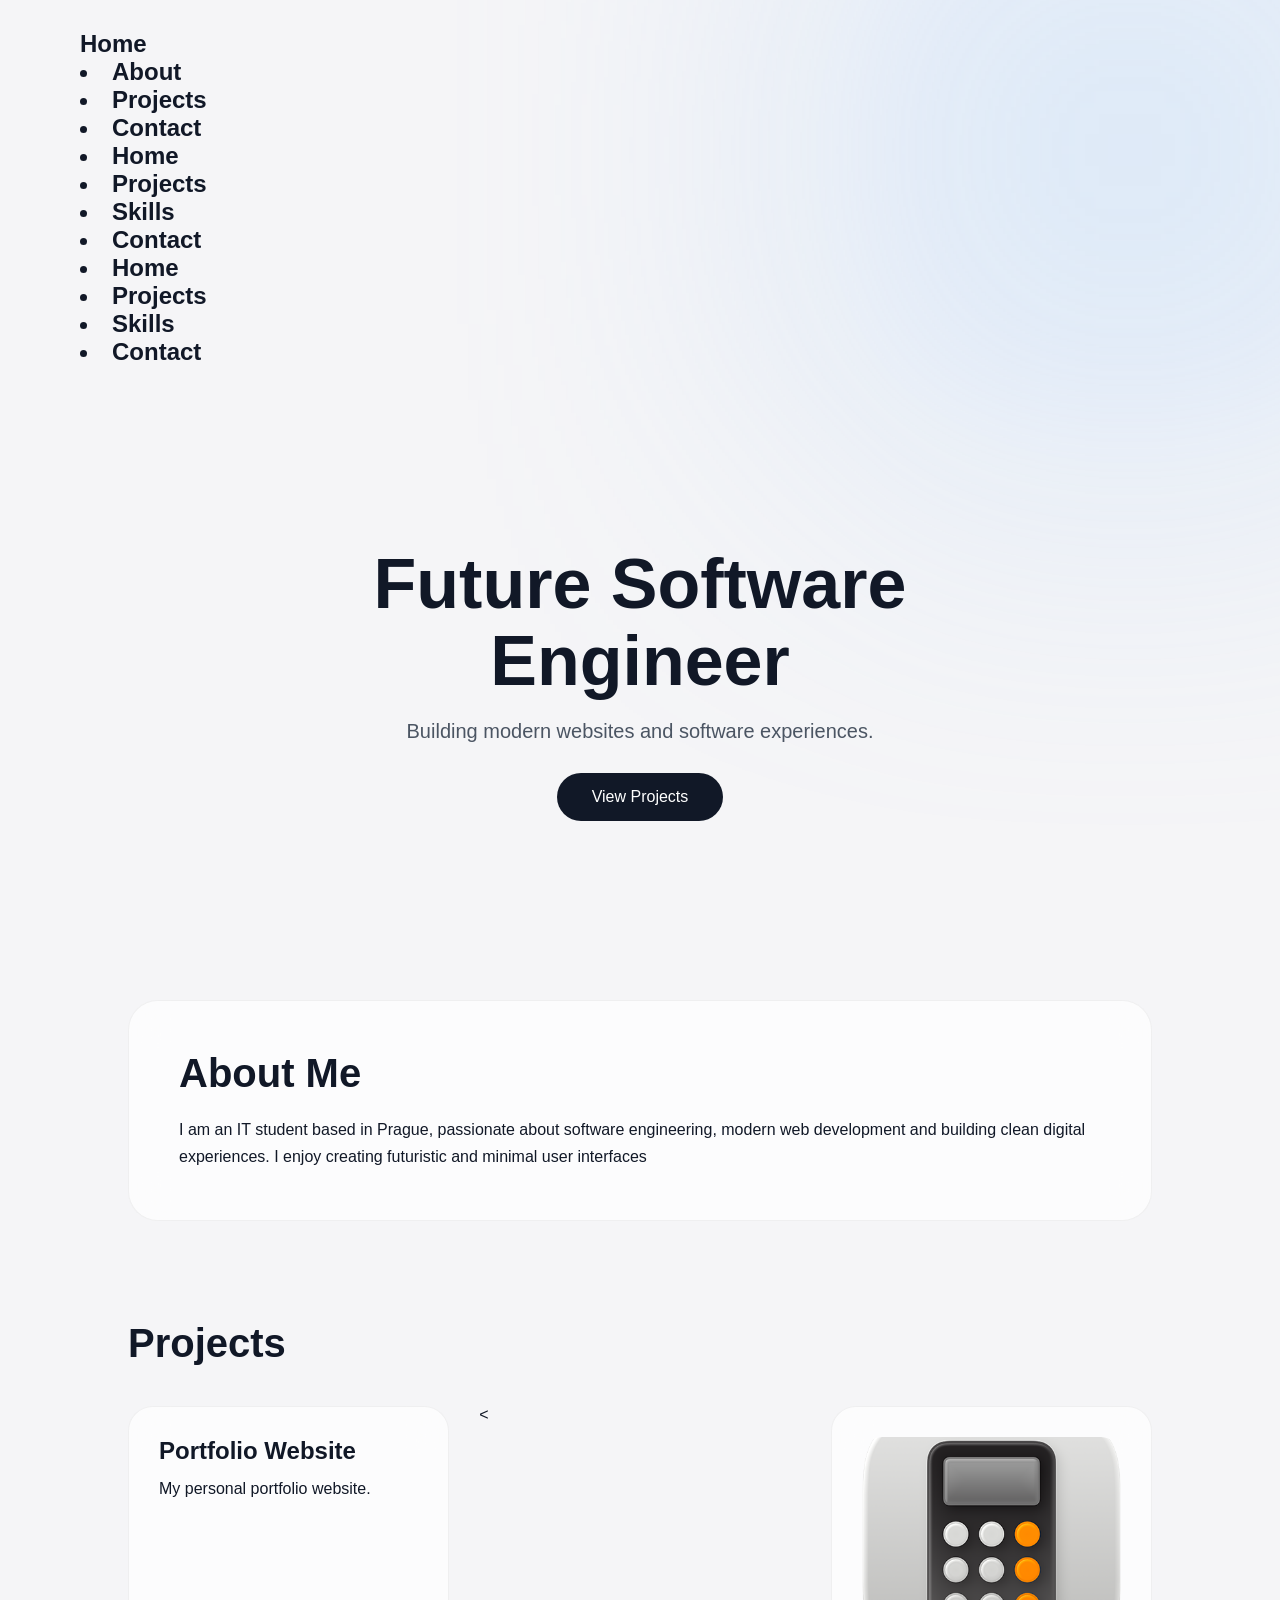
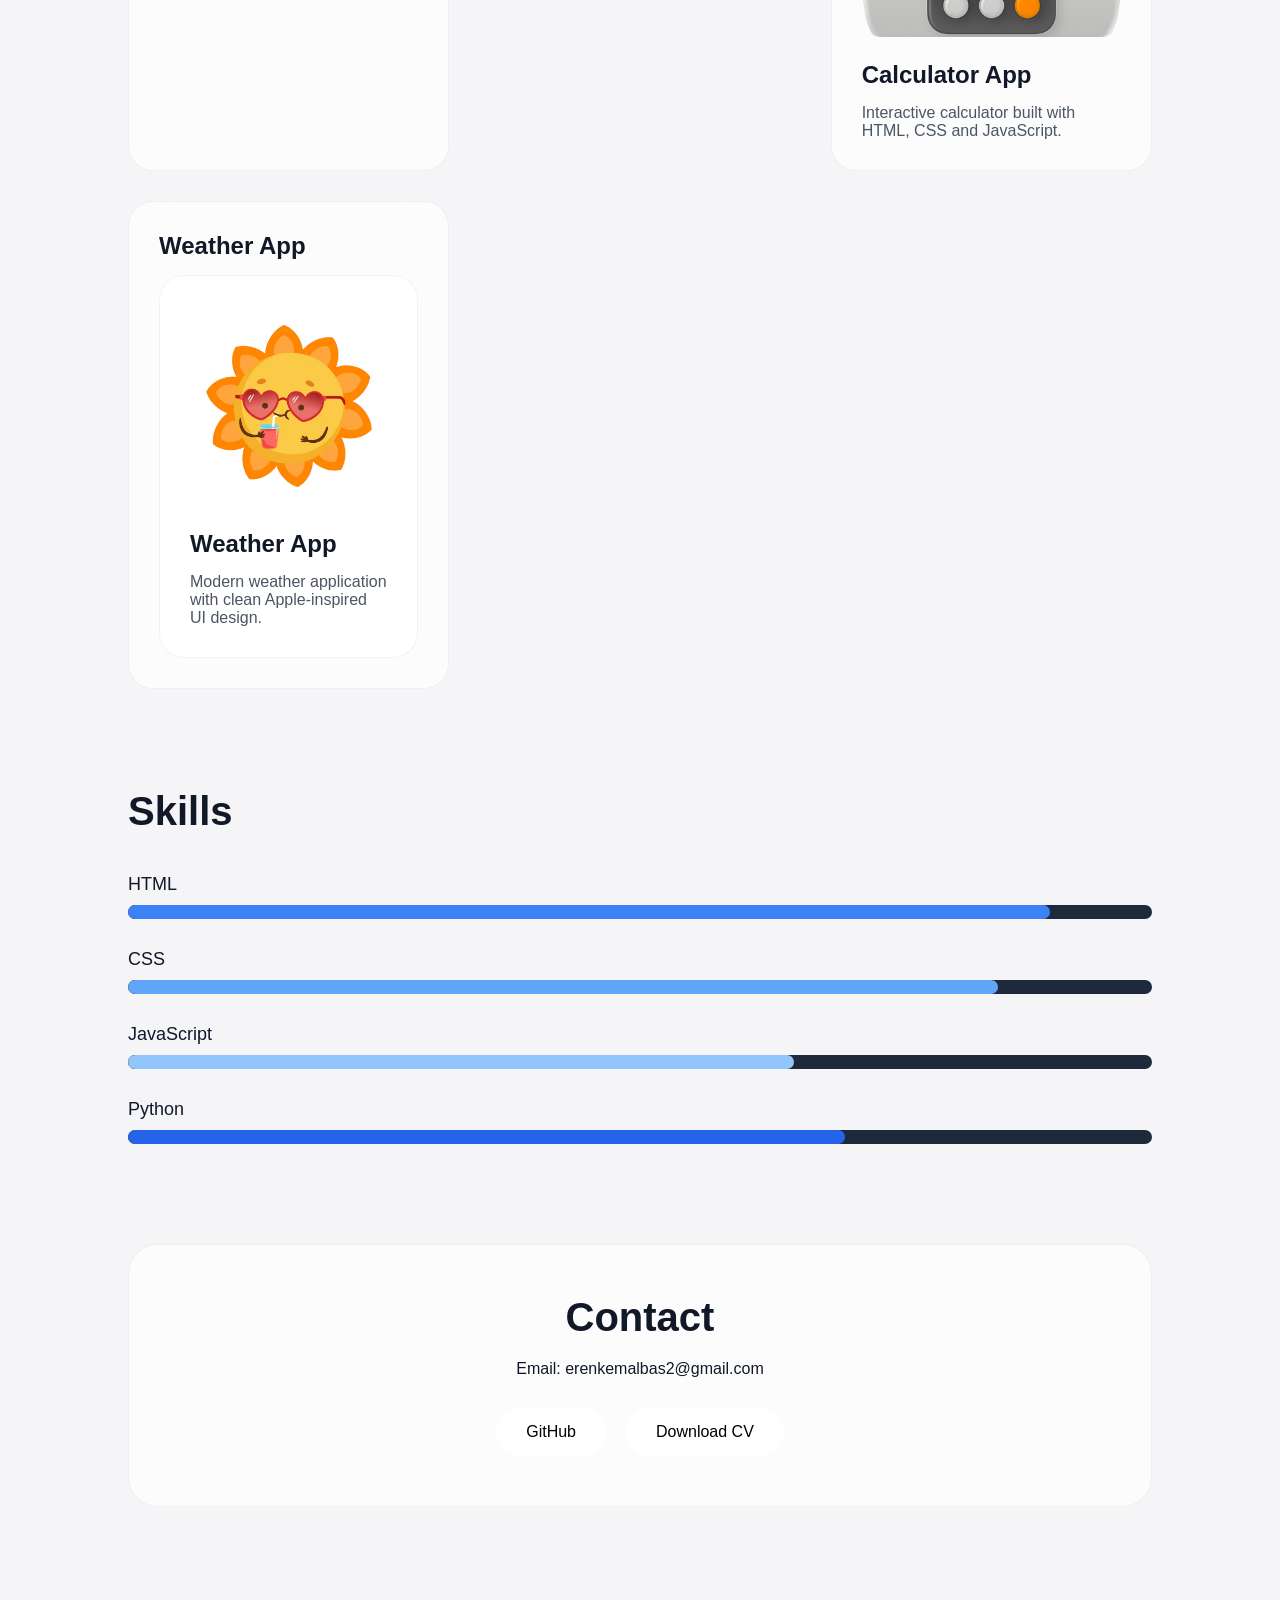
==== index.html @ 2ce24d25 "updated portfolio" ====
<!DOCTYPE html>
<html lang="en">
    <head>
        <meta name="viewport" content="width=device"width, initial-scale="1.0"/>
        <title>My Porfolio</title>
    
<link rel="stylesheet" href="style.css">
    </head>
 <body>

 <div class="background-blur"></div>

 <header class="hero">
<nav>
    <h2 class="logo>Eren.</h2>
    
    <ul>
        <li><a href="#home">Home</a></li>
        <li><a href="#about">About</a></li>
        <li><a href="#projects">Projects</a></li>
        <li><a href="#contact">Contact</a></li>
    </ul>
<li><a href="#">Home</a></li>
<li><a href="#">Projects</a></li>
<li><a href="#">Skills</a></li>
<li><a href="#">Contact</a></li>
</ul>
<li><a href "#">Home</a></li>
<li><a href="#">Projects</a></li>
<li><a href="#">Skills</a></li>
<li><a href="#">Contact</a></li>
</ul>
</nav>

 <div class="hero-content">
      <h1>Future Software Engineer</h1>

      <p>
        Building modern websites and software experiences.
      </p>

      <button>View Projects</button>
    </div>
  </header>

  <section class="about glass">
    <h2>About Me</h2>

    <p>
      I am an IT student based in Prague, passionate about
    software engineering, modern web development and
    building clean digital experiences.
    I enjoy creating futuristic and minimal user interfaces
    </p>
  </section>

  <section class="projects">

    <h2>Projects</h2>

    <div class="project-grid">

      <div class="card glass">
        <h3>Portfolio Website</h3>
        <p>My personal portfolio website.</p>
      </div>

      <<a href="calculator.html" class="project-link">

    <div class="card glass">
     <img src="calculator.jpg" alt="Calculator App">
        <h3>Calculator App</h3>
    <p>
            Interactive calculator built with HTML,
            CSS and JavaScript.
        </p>
    </div>

</a>

      <div class="card glass">
        <h3>Weather App</h3>
        <a href="./weather.html" class="project-link">

    <div class="card glass">

        <img src="sun.jpg.avif" alt="Weather App">

        <h3>Weather App</h3>

        <p>
            Modern weather application with clean
            Apple-inspired UI design.
        </p>

    </div>

</a>
      </div>

    </div>

  </section>

</body>
</html><section class="skills">
    <h2>Skills</h2>

    <div class="skill">
        <p>HTML</p>
        <div class="bar">
            <div class="fill html"></div>
        </div>
    </div>

    <div class="skill">
        <p>CSS</p>
        <div class="bar">
            <div class="fill css"></div>
        </div>
    </div>

    <div class="skill">
        <p>JavaScript</p>
        <div class="bar">
            <div class="fill js"></div>
        </div>
    </div>

    <div class="skill">
        <p>Python</p>
        <div class="bar">
            <div class="fill python"></div>
        </div>
    </div>
</section>

<section class="contact glass">
    <h2>Contact</h2>

    <p>Email: erenkemalbas2@gmail.com</p>

    <div class="buttons">
        <a href="https://github.com/ErenKemal-Bas" target="_blank">
            GitHub
        </a>

        <a href="#">
            Download CV
        </a>
    </div>
</section>
---- style.css ----
*{
    margin:0;
    padding:0;
    box-sizing:border-box;
}

body{
    font-family:Arial, sans-serif;
    background:#f5f5f7;
color:#111827;
    overflow-x:hidden;
}

.background-blur{
    position:fixed;
    width:500px;
    height:500px;
    background:#93c5fd;
    filter:blur(180px);
    opacity:0.4;
    top:-100px;
    right:-100px;
    z-index:-1;
}

nav{
    display:flex;
    justify-content:space-between;
    align-items:center;
    padding:30px 80px;
}

.logo{
    font-size:28px;
    font-weight:bold;
}

nav ul{
    display:flex;
    list-style:none;
    gap:30px;
}

nav a{
    text-decoration:none;
    color:#111827;
    transition:0.3s;
}

nav a:hover{
    opacity:0.6;
}

.hero{
    min-height:100vh;
}

.hero-content{
    display:flex;
    flex-direction:column;
    justify-content:center;
    align-items:center;
    text-align:center;
    margin-top:150px;
}

.hero-content h1{
    font-size:70px;
    width:800px;
    line-height:1.1;
}

.hero-content p{
    margin-top:20px;
    color:#4b5563;
    font-size:20px;
}

button{
    margin-top:30px;
    padding:15px 35px;
    border:none;
    border-radius:40px;
    background:#111827;
color:white;;
    font-size:16px;
    cursor:pointer;
    transition:0.3s;
}

button:hover{
    transform:scale(1.05);
}

.glass{
    background:rgba(255,255,255,0.7);
    backdrop-filter:blur(20px);
    border:1px solid rgba(0,0,0,0.05);
}

.about{
    margin:100px auto;
    width:80%;
    padding:50px;
    border-radius:30px;
}

.about h2{
    font-size:40px;
    margin-bottom:20px;
}

.about p{
    color:#111827;
    line-height:1.7;
}

.projects{
    width:80%;
    margin:auto;
    margin-bottom:100px;
}

.projects h2{
    font-size:40px;
    margin-bottom:40px;
}

.project-grid{
    display:grid;
    grid-template-columns:repeat(auto-fit,minmax(250px,1fr));
    gap:30px;
}

.card{
    padding:30px;
    border-radius:25px;
    transition:0.3s;
}

.card:hover{
    transform:translateY(-10px);
}

.card h3{
    margin-bottom:15px;
    font-size:24px;
}

.card p{
    color:#111827;
}

@media(max-width:900px){

    nav{
        padding:20px;
        flex-direction:column;
        gap:20px;
    }

    .hero-content h1{
        font-size:45px;
        width:90%;
    }

}.skills{
    width:80%;
    margin:auto;
    margin-bottom:100px;
}

.skills h2{
    font-size:40px;
    margin-bottom:40px;
}

.skill{
    margin-bottom:30px;
}

.skill p{
    margin-bottom:10px;
    font-size:18px;
}

.bar{
    width:100%;
    height:14px;
    background:#1e293b;
    border-radius:20px;
    overflow:hidden;
}

.fill{
    height:100%;
    border-radius:20px;
}

.html{
    width:90%;
    background:#3b82f6;
}

.css{
    width:85%;
    background:#60a5fa;
}

.js{
    width:65%;
    background:#93c5fd;
}

.python{
    width:70%;
    background:#2563eb;
}

.contact{
    width:80%;
    margin:auto;
    padding:50px;
    border-radius:30px;
    margin-bottom:100px;
    text-align:center;
}

.contact h2{
    font-size:40px;
    margin-bottom:20px;
}

.contact p{
    color:#111827;
    margin-bottom:30px;
}

.buttons{
    display:flex;
    justify-content:center;
    gap:20px;
}

.buttons a{
    text-decoration:none;
    padding:15px 30px;
    background:white;
    color:black;
    border-radius:40px;
    transition:0.3s;
}

.buttons a:hover{
    transform:scale(1.05);
}.project-link{
    text-decoration:none;
    color:white;
}.back-btn{
    position:absolute;
    top:30px;
    left:30px;
    text-decoration:none;
    color:white;
    background:#1e293b;
    padding:12px 20px;
    border-radius:30px;
    transition:0.3s;
}

.back-btn:hover{
    transform:translateY(-3px);
}.project-link h3{
    color:#111827;
}

.project-link p{
    color:#4b5563;
}
.card img{
    width:100%;
    height:200px;
    object-fit:cover;
    border-radius:20px;
    margin-bottom:20px;
}
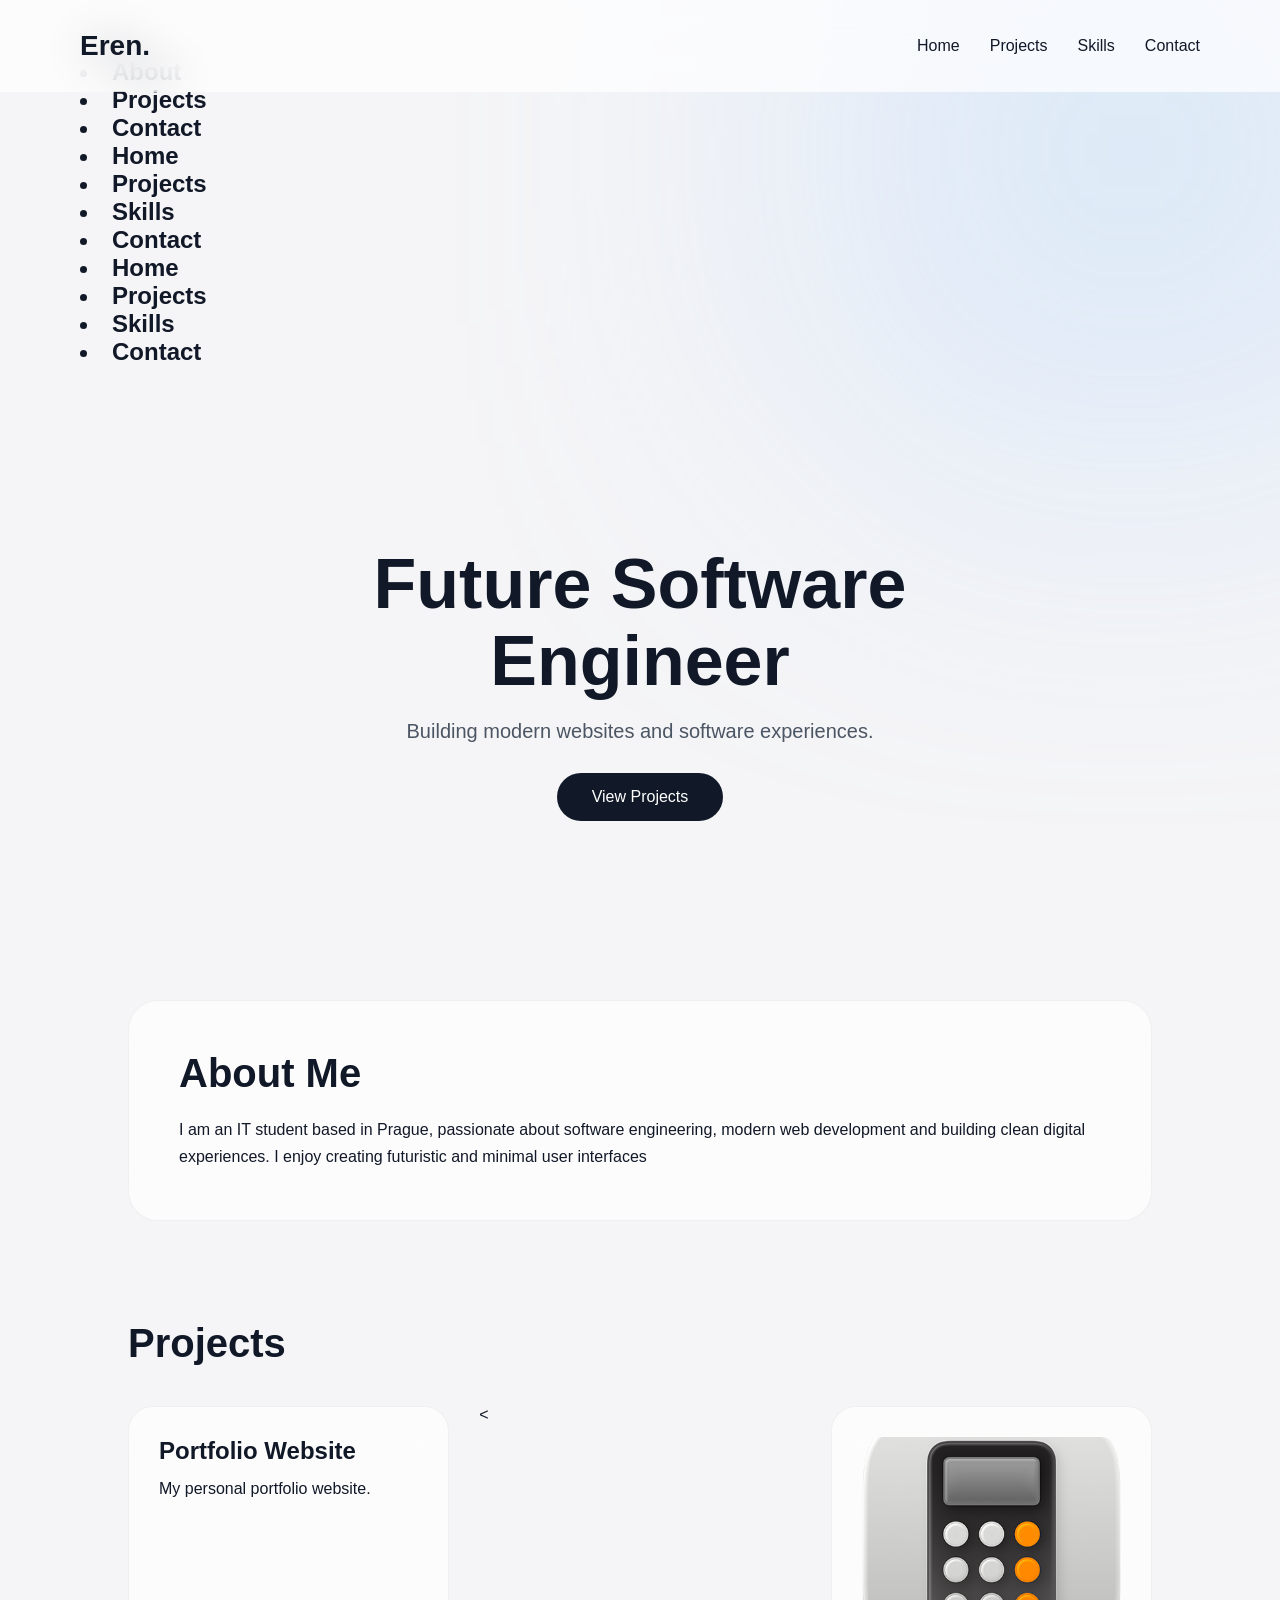
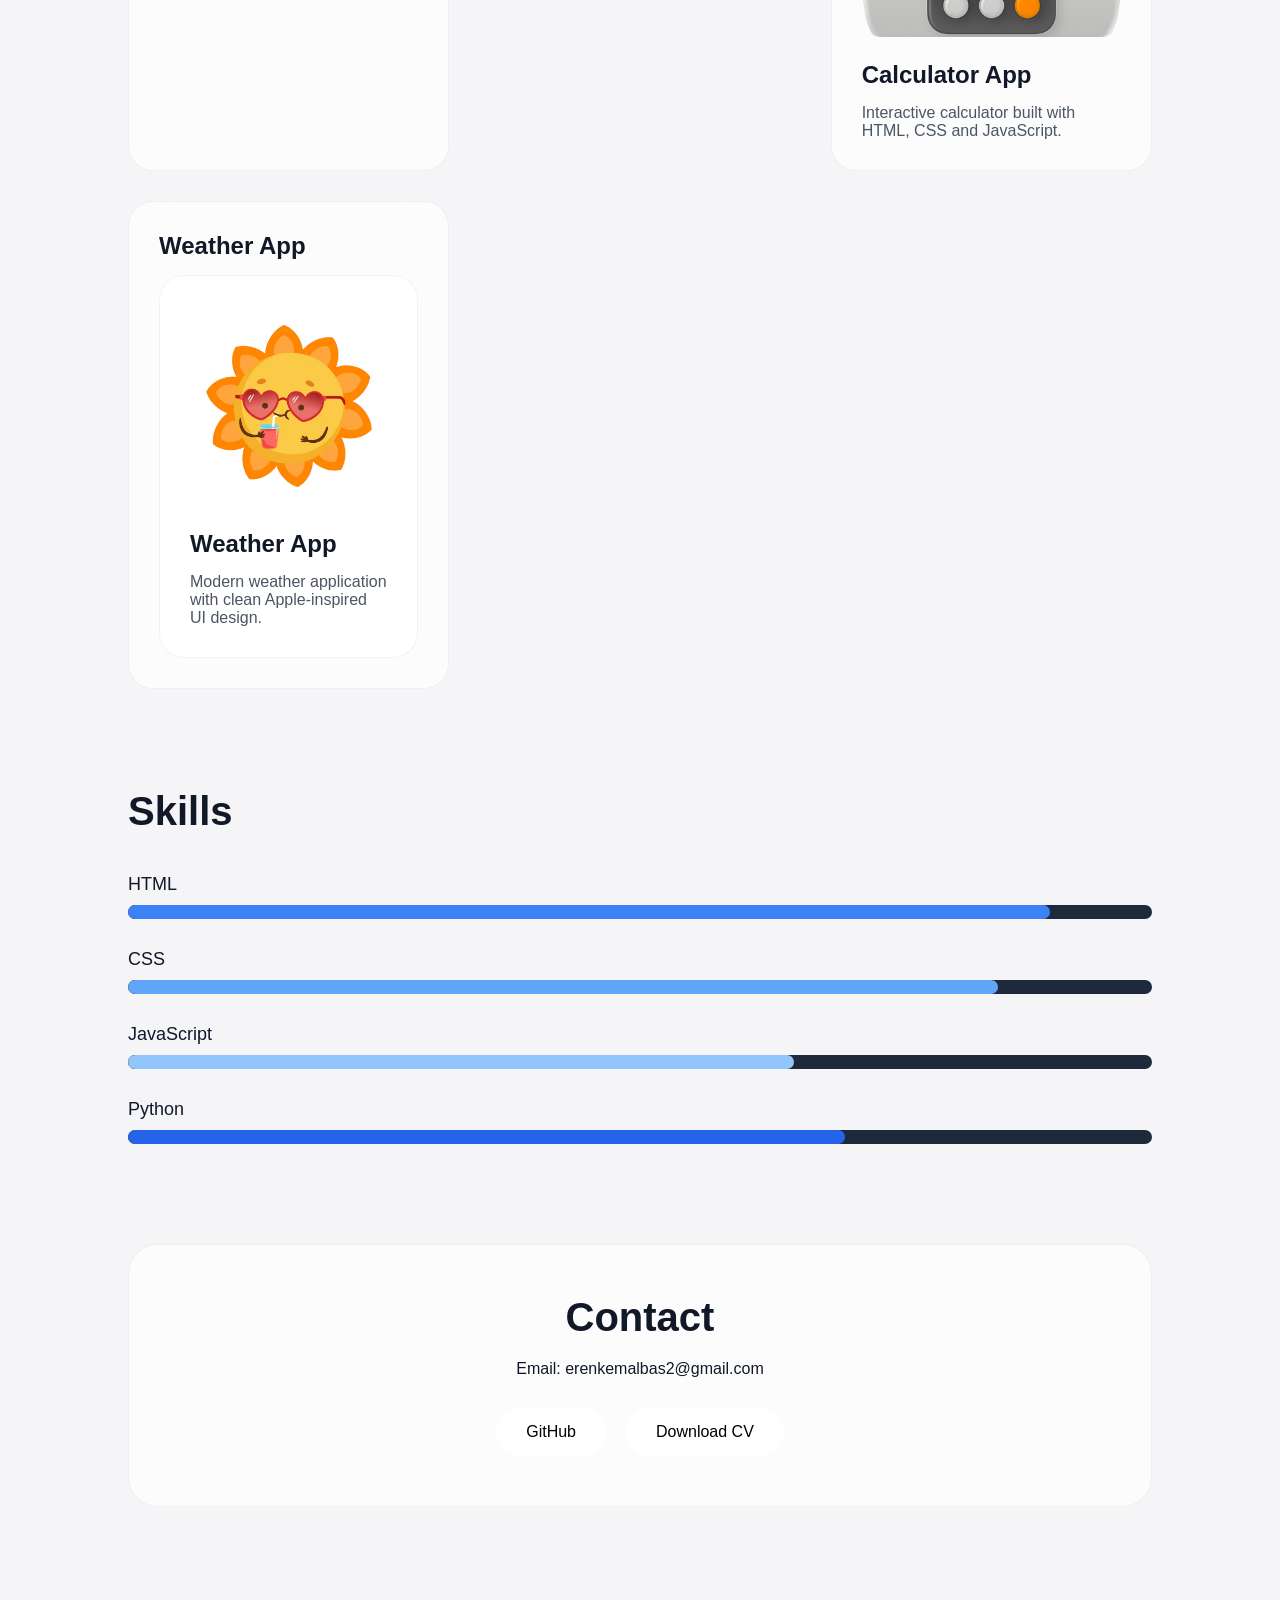
==== commit ca36a9a1: "fixed mobile links" ====
--- a/index.html
+++ b/index.html
@@ -7,7 +7,18 @@
 <link rel="stylesheet" href="style.css">
     </head>
  <body>
+<nav class="navbar">
 
+    <h2 class="logo">Eren.</h2>
+
+    <ul>
+        <li><a href="#">Home</a></li>
+        <li><a href="#projects">Projects</a></li>
+        <li><a href="#skills">Skills</a></li>
+        <li><a href="#contact">Contact</a></li>
+    </ul>
+
+</nav>
  <div class="background-blur"></div>
 
  <header class="hero">
--- a/style.css
+++ b/style.css
@@ -6,7 +6,7 @@
 
 body{
     font-family:Arial, sans-serif;
-    background:#f5f5f7;
+   background:#f5f5f7;
 color:#111827;
     overflow-x:hidden;
 }
@@ -283,4 +283,40 @@
     object-fit:cover;
     border-radius:20px;
     margin-bottom:20px;
+}
+.typing{
+    color:#2563eb;
+    font-size:38px;
+    font-weight:600;
+}
+.navbar{
+    width:100%;
+    display:flex;
+    justify-content:space-between;
+    align-items:center;
+    padding:30px 80px;
+    position:fixed;
+    top:0;
+    left:0;
+    backdrop-filter:blur(20px);
+    background:rgba(255,255,255,0.7);
+    z-index:1000;
+}
+
+.logo{
+    font-size:28px;
+    font-weight:bold;
+    color:#111827;
+}
+
+.navbar ul{
+    display:flex;
+    gap:30px;
+    list-style:none;
+}
+
+.navbar a{
+    text-decoration:none;
+    color:#111827;
+    font-weight:500;
 }
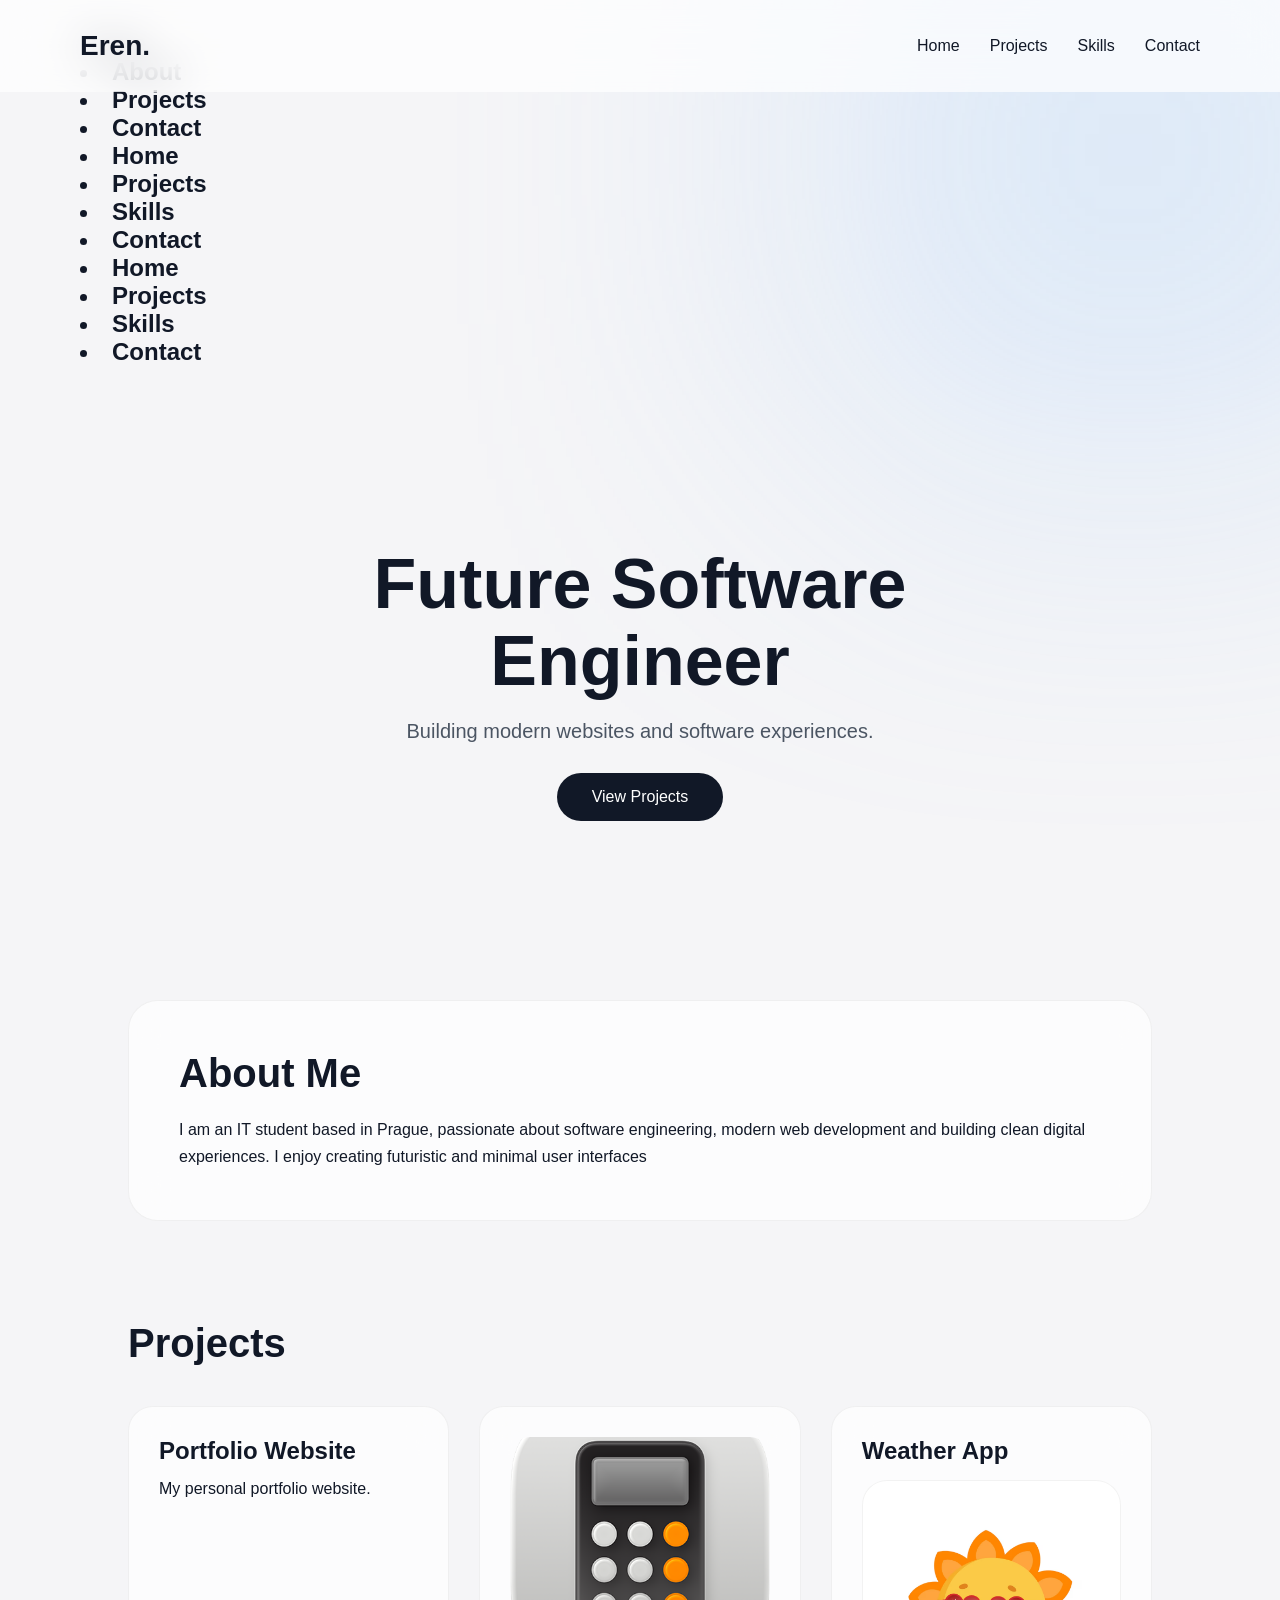
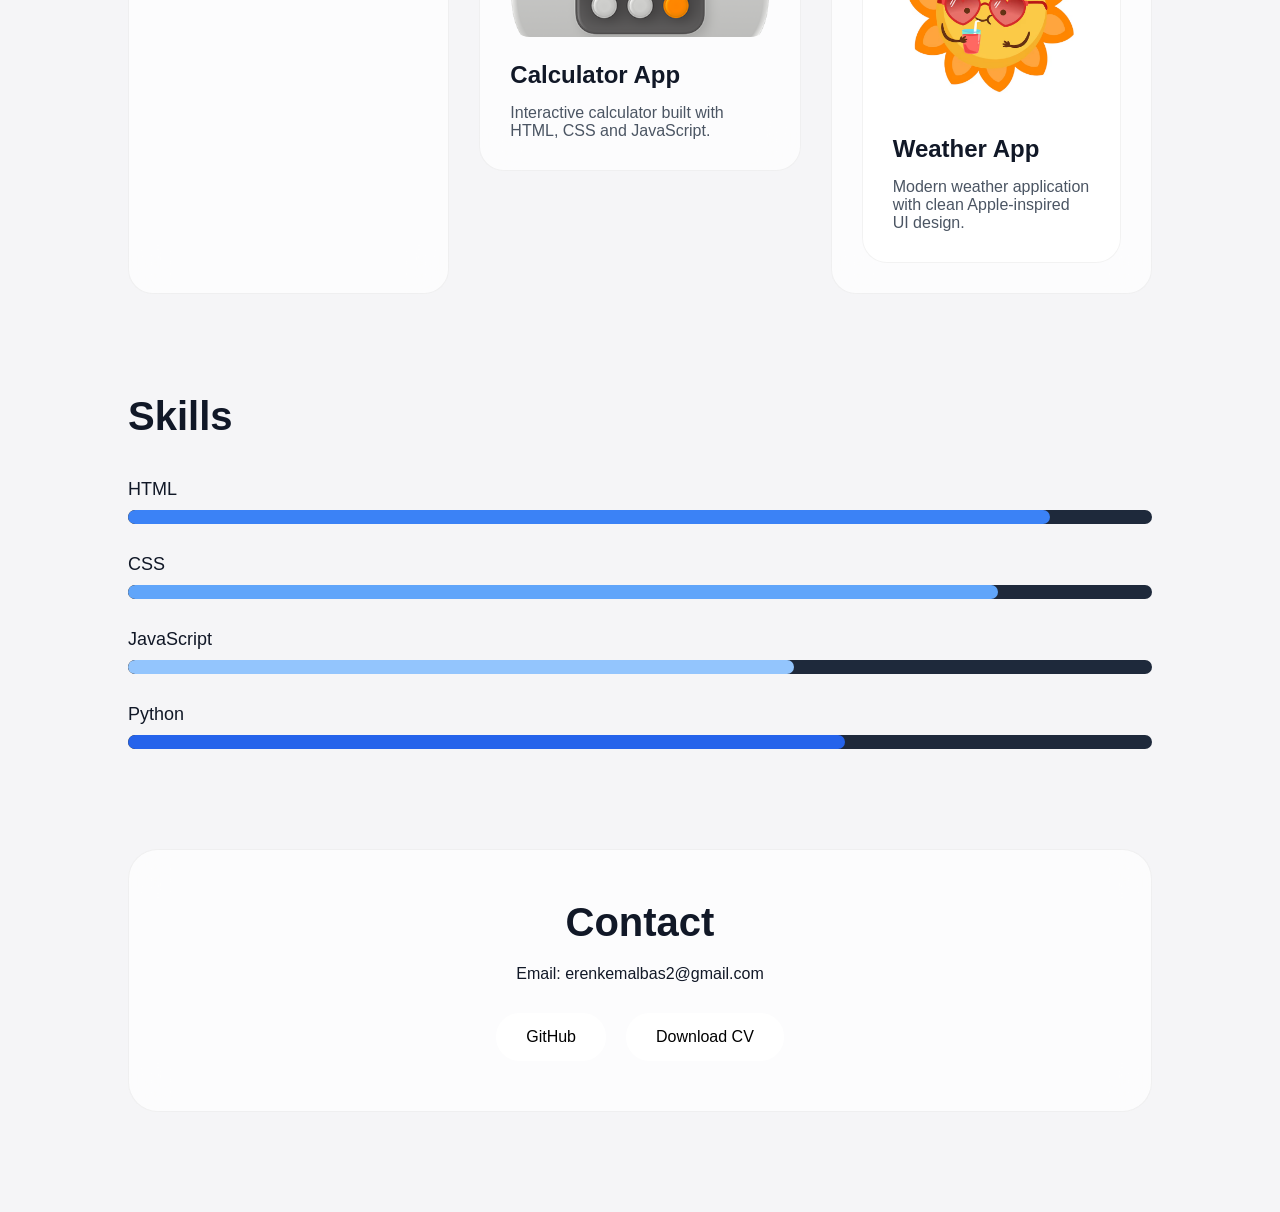
==== commit f8873f63: "fixed calculator page" ====
--- a/index.html
+++ b/index.html
@@ -75,7 +75,7 @@
         <h3>Portfolio Website</h3>
         <p>My personal portfolio website.</p>
       </div>
-
+<a href="./calculator.html"
       <<a href="calculator.html" class="project-link">
 
     <div class="card glass">
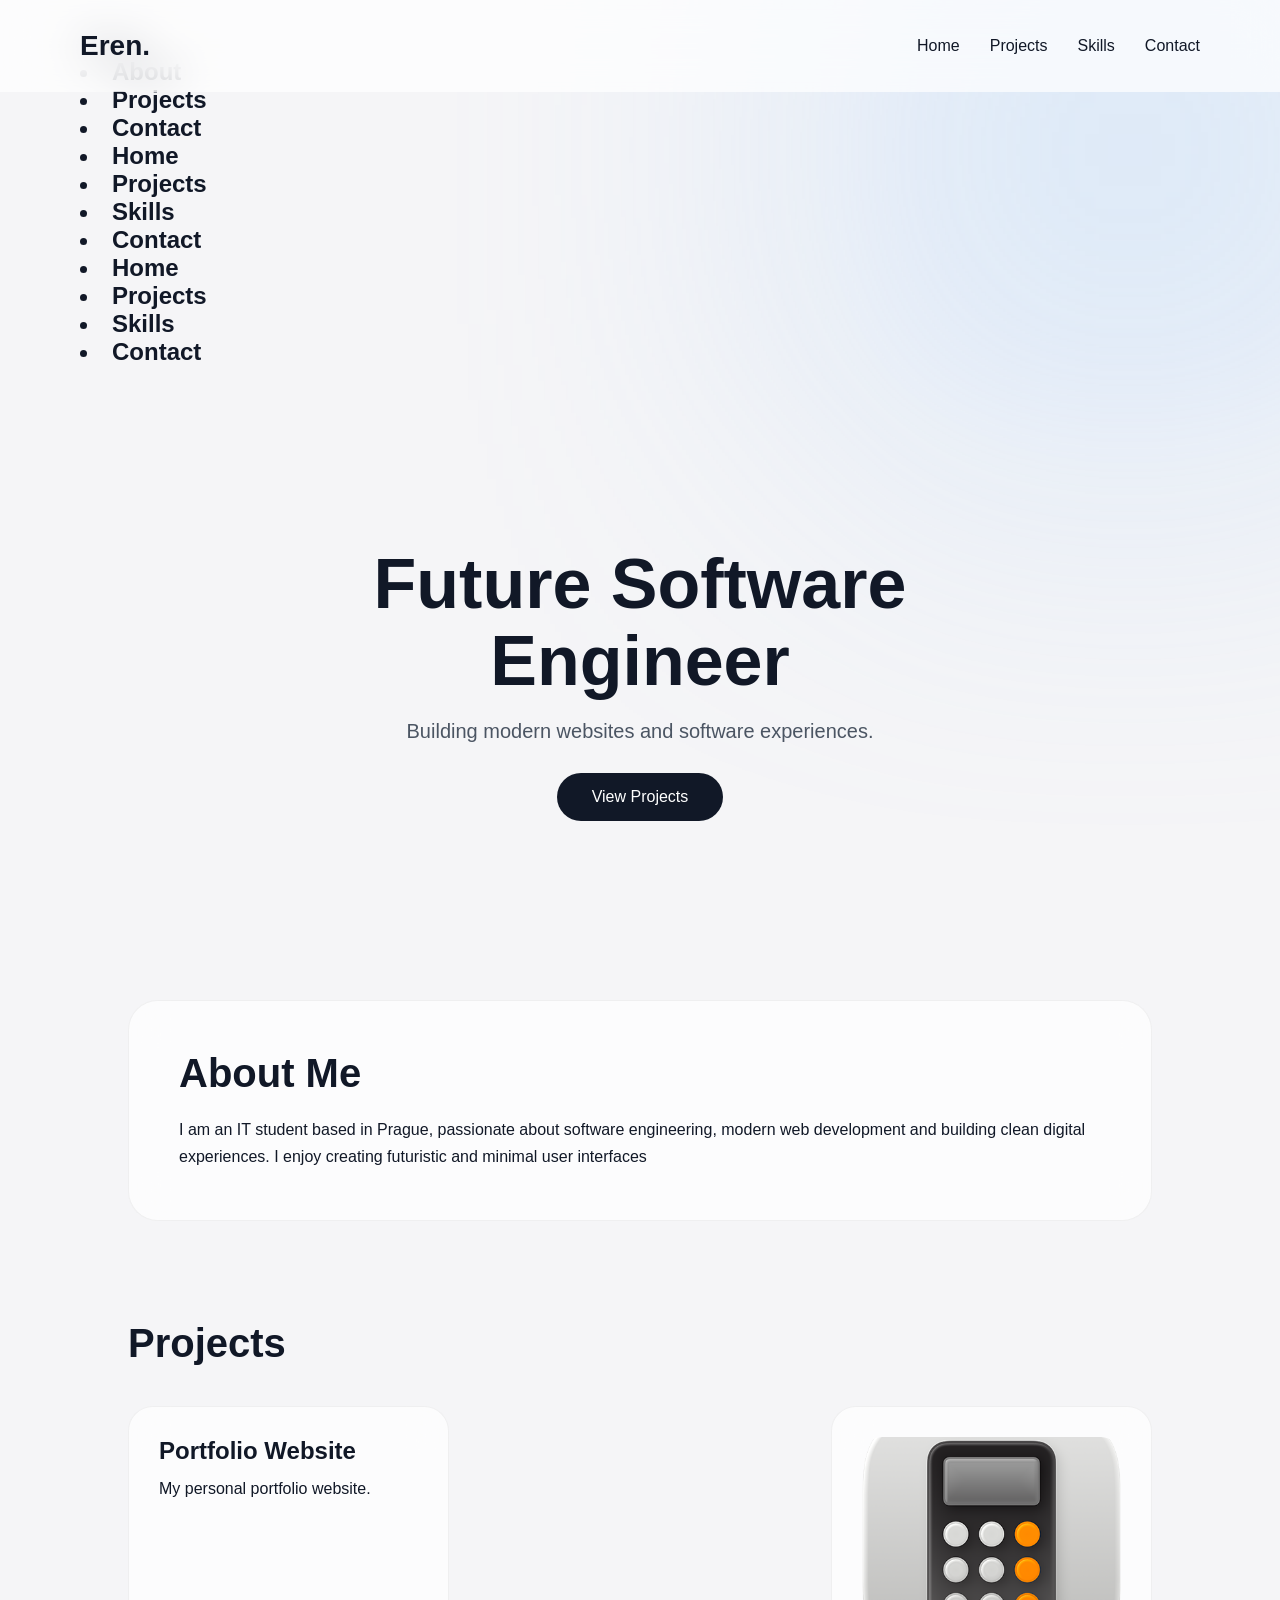
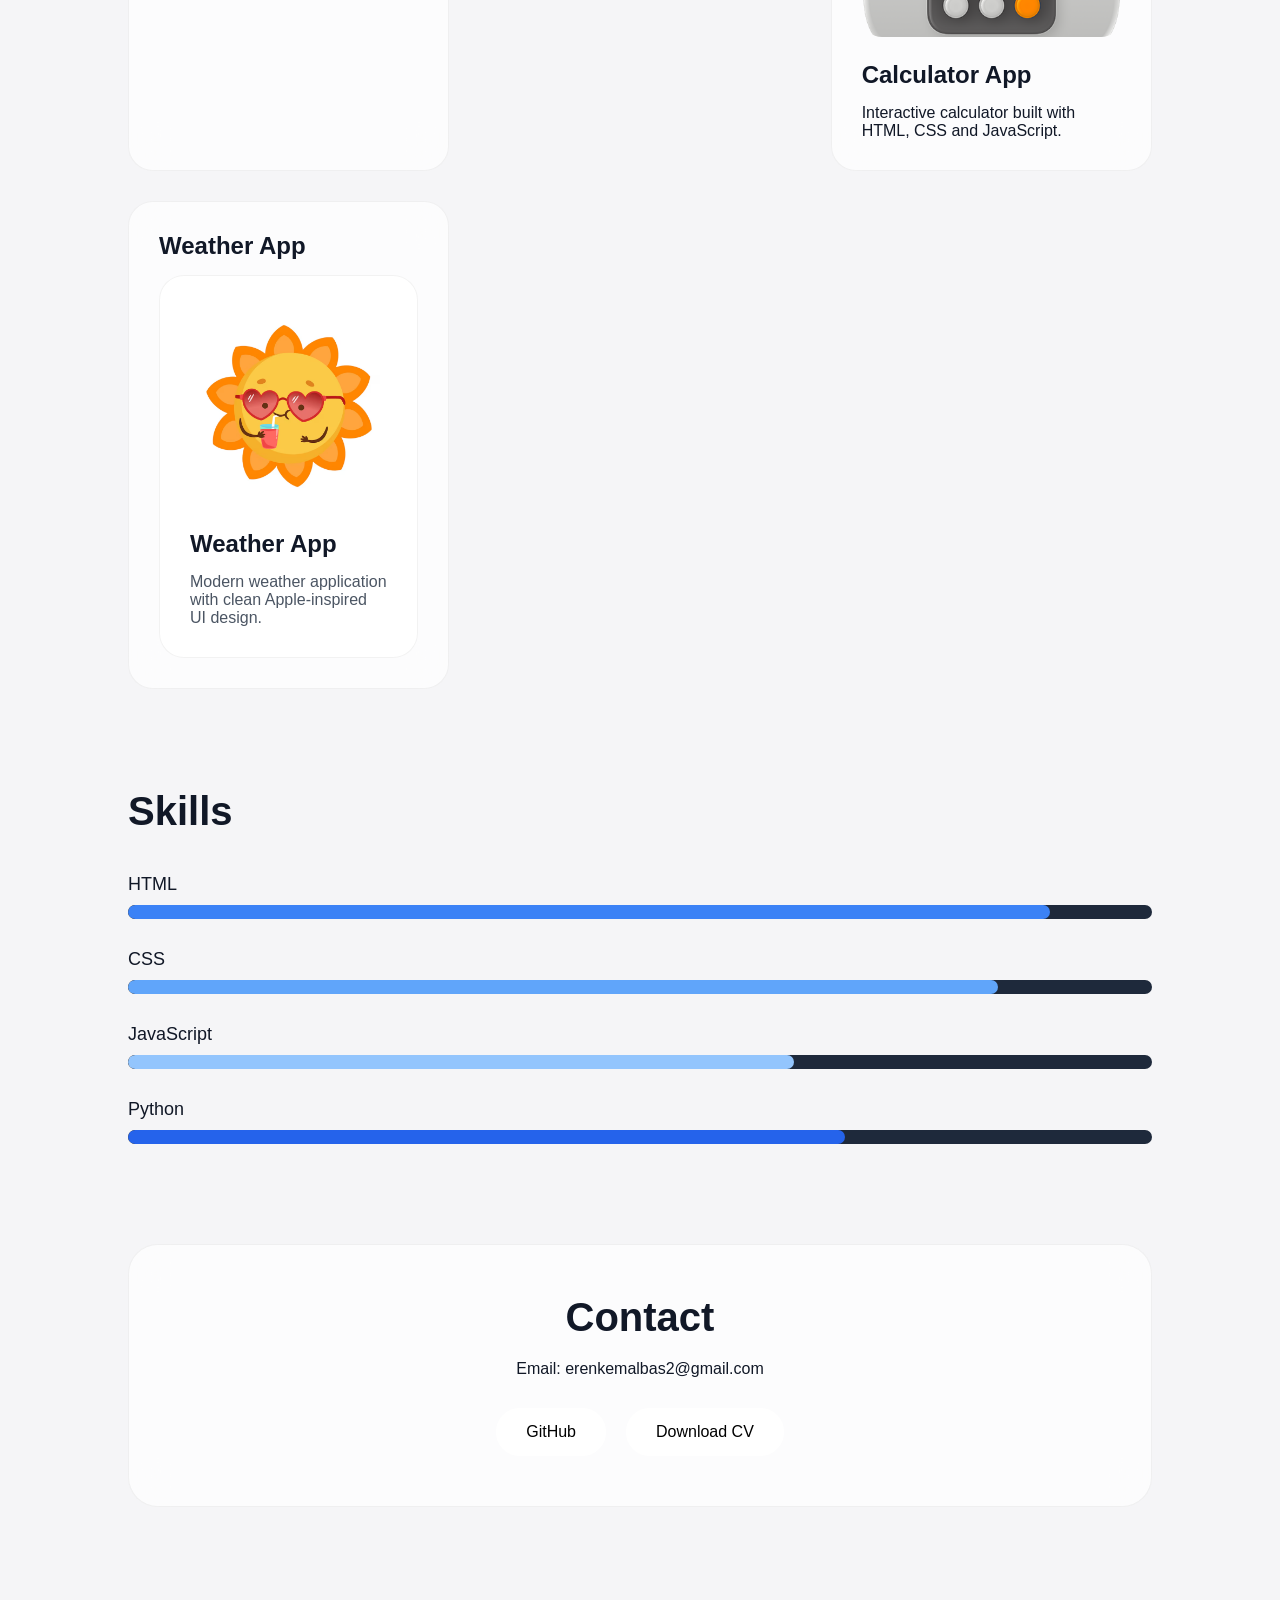
==== commit 9011d57a: "added calculator content" ====
--- a/index.html
+++ b/index.html
@@ -76,7 +76,7 @@
         <p>My personal portfolio website.</p>
       </div>
 <a href="./calculator.html"
-      <<a href="calculator.html" class="project-link">
+      <a href="./Calculator.html" class="project-link"></a>
 
     <div class="card glass">
      <img src="calculator.jpg" alt="Calculator App">
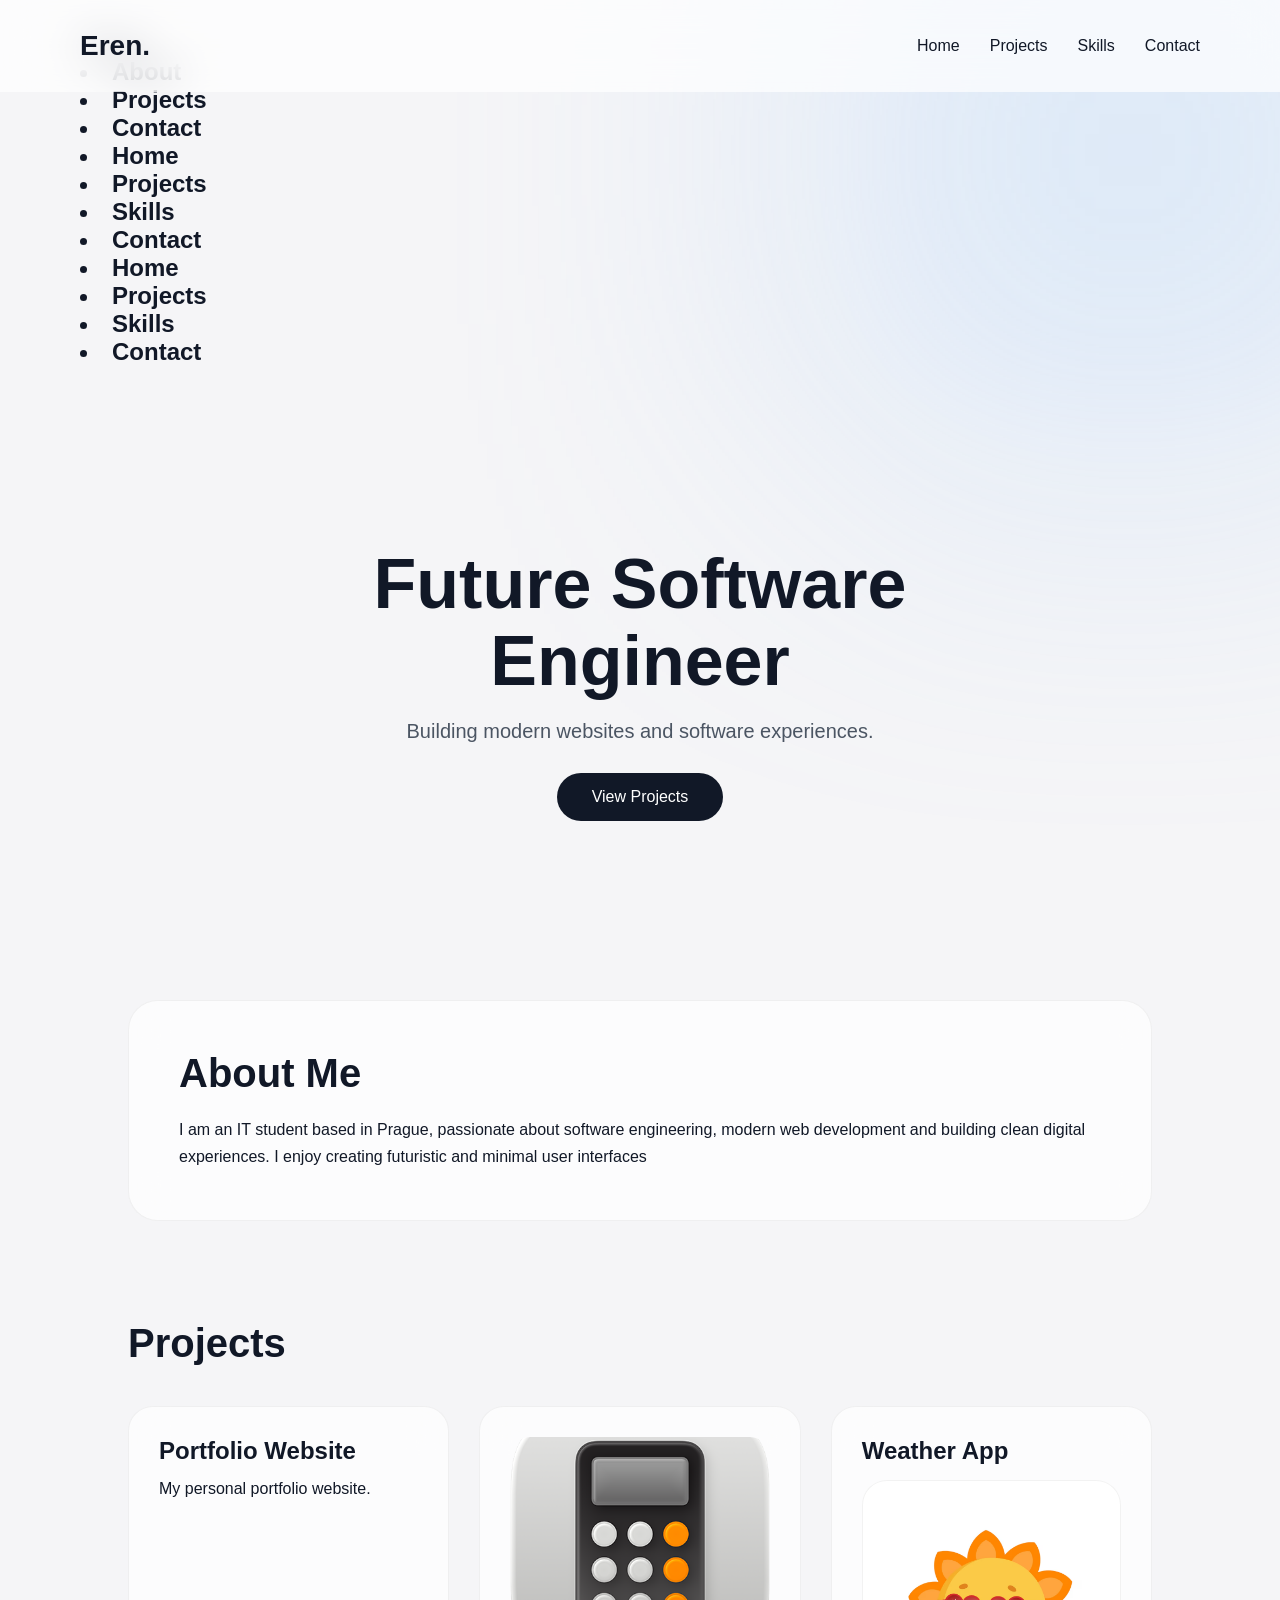
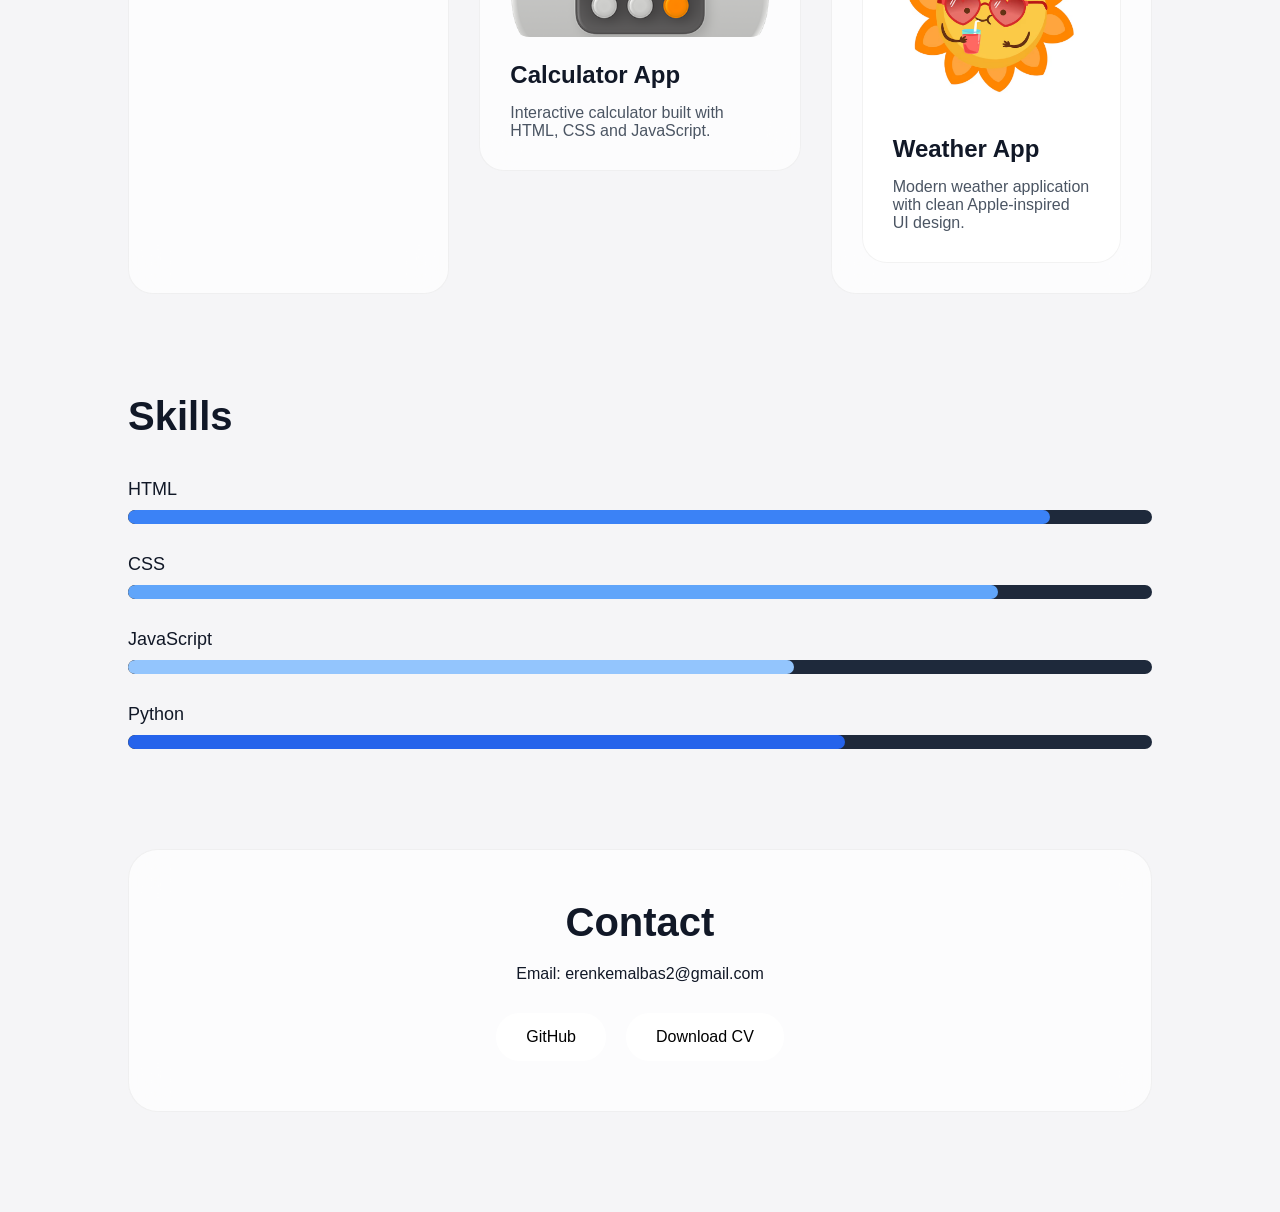
==== commit d2346173: "update site" ====
--- a/index.html
+++ b/index.html
@@ -76,11 +76,13 @@
         <p>My personal portfolio website.</p>
       </div>
 <a href="./calculator.html"
-      <a href="./Calculator.html" class="project-link"></a>
-
+      
+<a href="./calculator.html" class="project-link">
     <div class="card glass">
      <img src="calculator.jpg" alt="Calculator App">
         <h3>Calculator App</h3>
+        
+
     <p>
             Interactive calculator built with HTML,
             CSS and JavaScript.
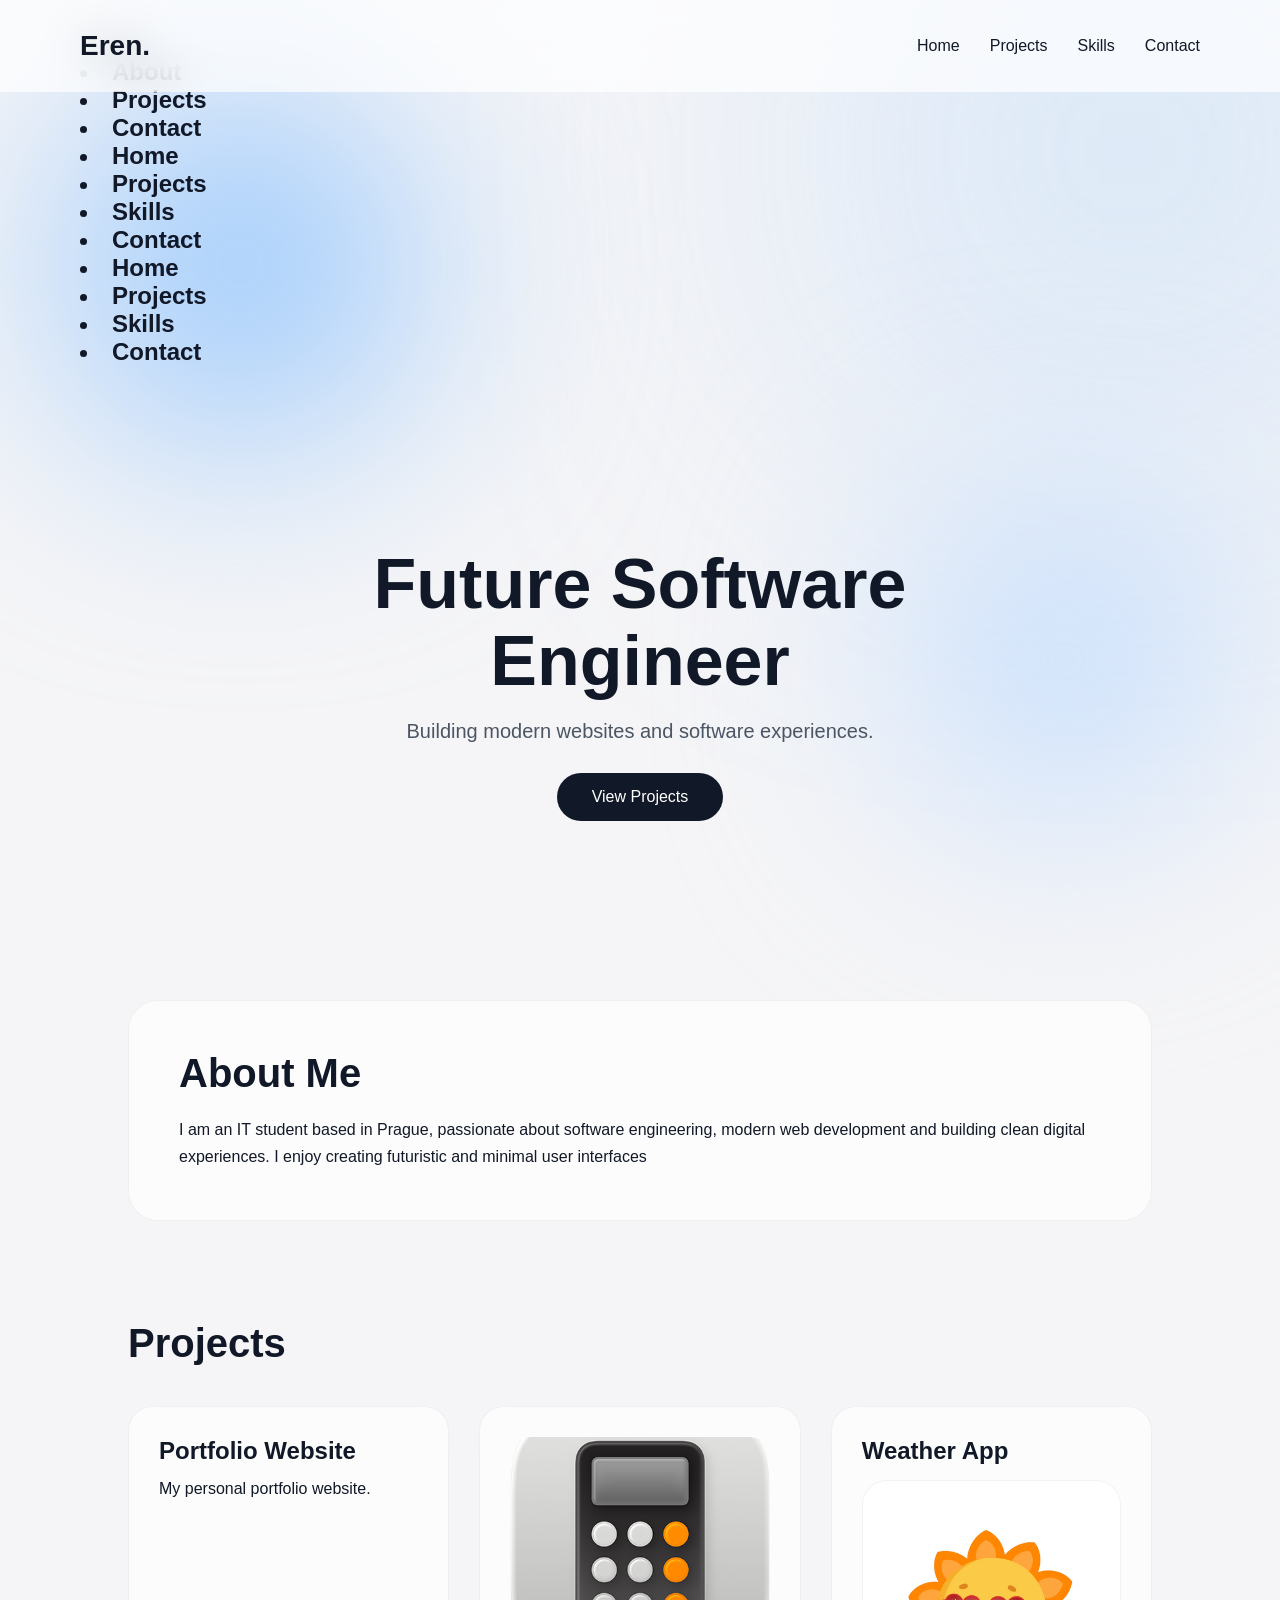
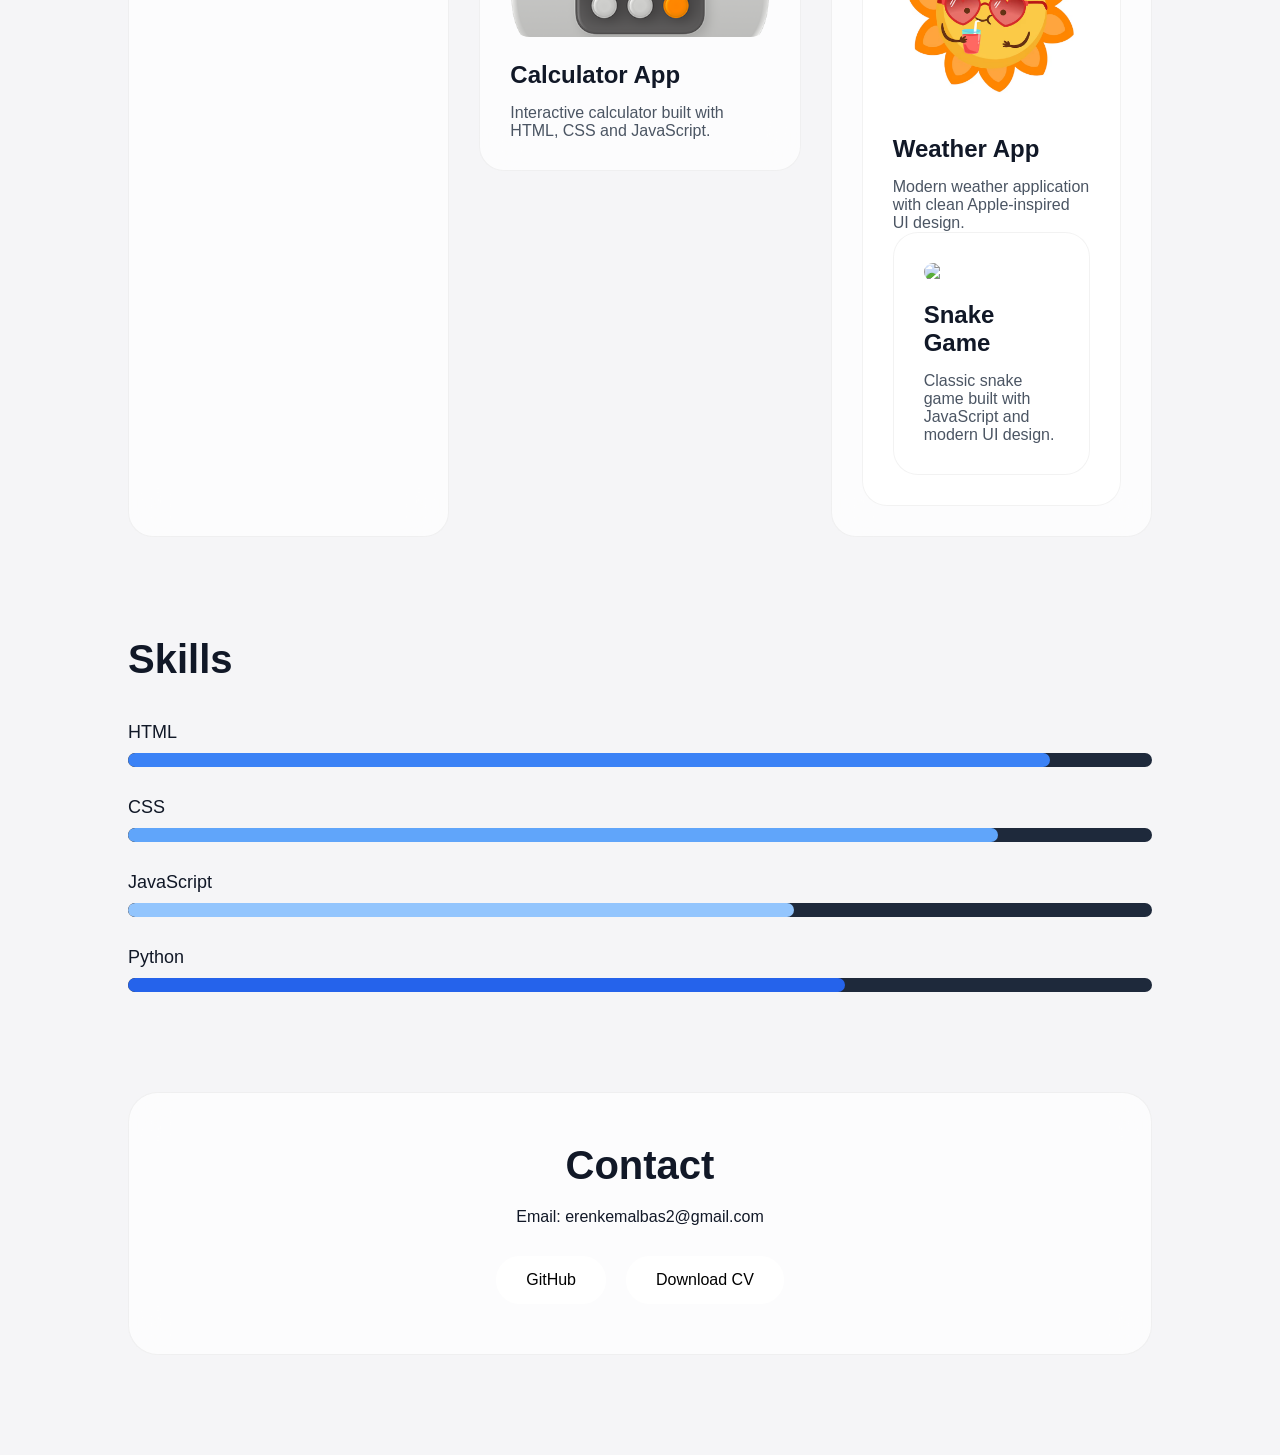
==== commit de064dd5: "added snake game" ====
--- a/index.html
+++ b/index.html
@@ -104,8 +104,24 @@
         <p>
             Modern weather application with clean
             Apple-inspired UI design.
+
+        </p>
+<a href="./snake.html" class="project-link">
+
+    <div class="card glass">
+
+        <img src="snake.jpg" alt="Snake Game">
+
+        <h3>Snake Game</h3>
+
+        <p>
+            Classic snake game built with JavaScript
+            and modern UI design.
         </p>
 
+    </div>
+
+</a>
     </div>
 
 </a>
@@ -116,6 +132,8 @@
   </section>
 
 </body>
+<div class="bg-circle one"></div>
+<div class="bg-circle two"></div>
 </html><section class="skills">
     <h2>Skills</h2>
 
--- a/style.css
+++ b/style.css
@@ -319,4 +319,44 @@
     text-decoration:none;
     color:#111827;
     font-weight:500;
+}
+.bg-circle{
+    position:fixed;
+    border-radius:50%;
+    filter:blur(120px);
+    z-index:-1;
+    animation:float 8s ease-in-out infinite;
+}
+
+.one{
+    width:350px;
+    height:350px;
+    background:#93c5fd;
+    top:10%;
+    left:5%;
+}
+
+.two{
+    width:300px;
+    height:300px;
+    background:#bfdbfe;
+    bottom:10%;
+    right:5%;
+    animation-delay:2s;
+}
+
+@keyframes float{
+
+    0%{
+        transform:translateY(0px);
+    }
+
+    50%{
+        transform:translateY(-30px);
+    }
+
+    100%{
+        transform:translateY(0px);
+    }
+
 }
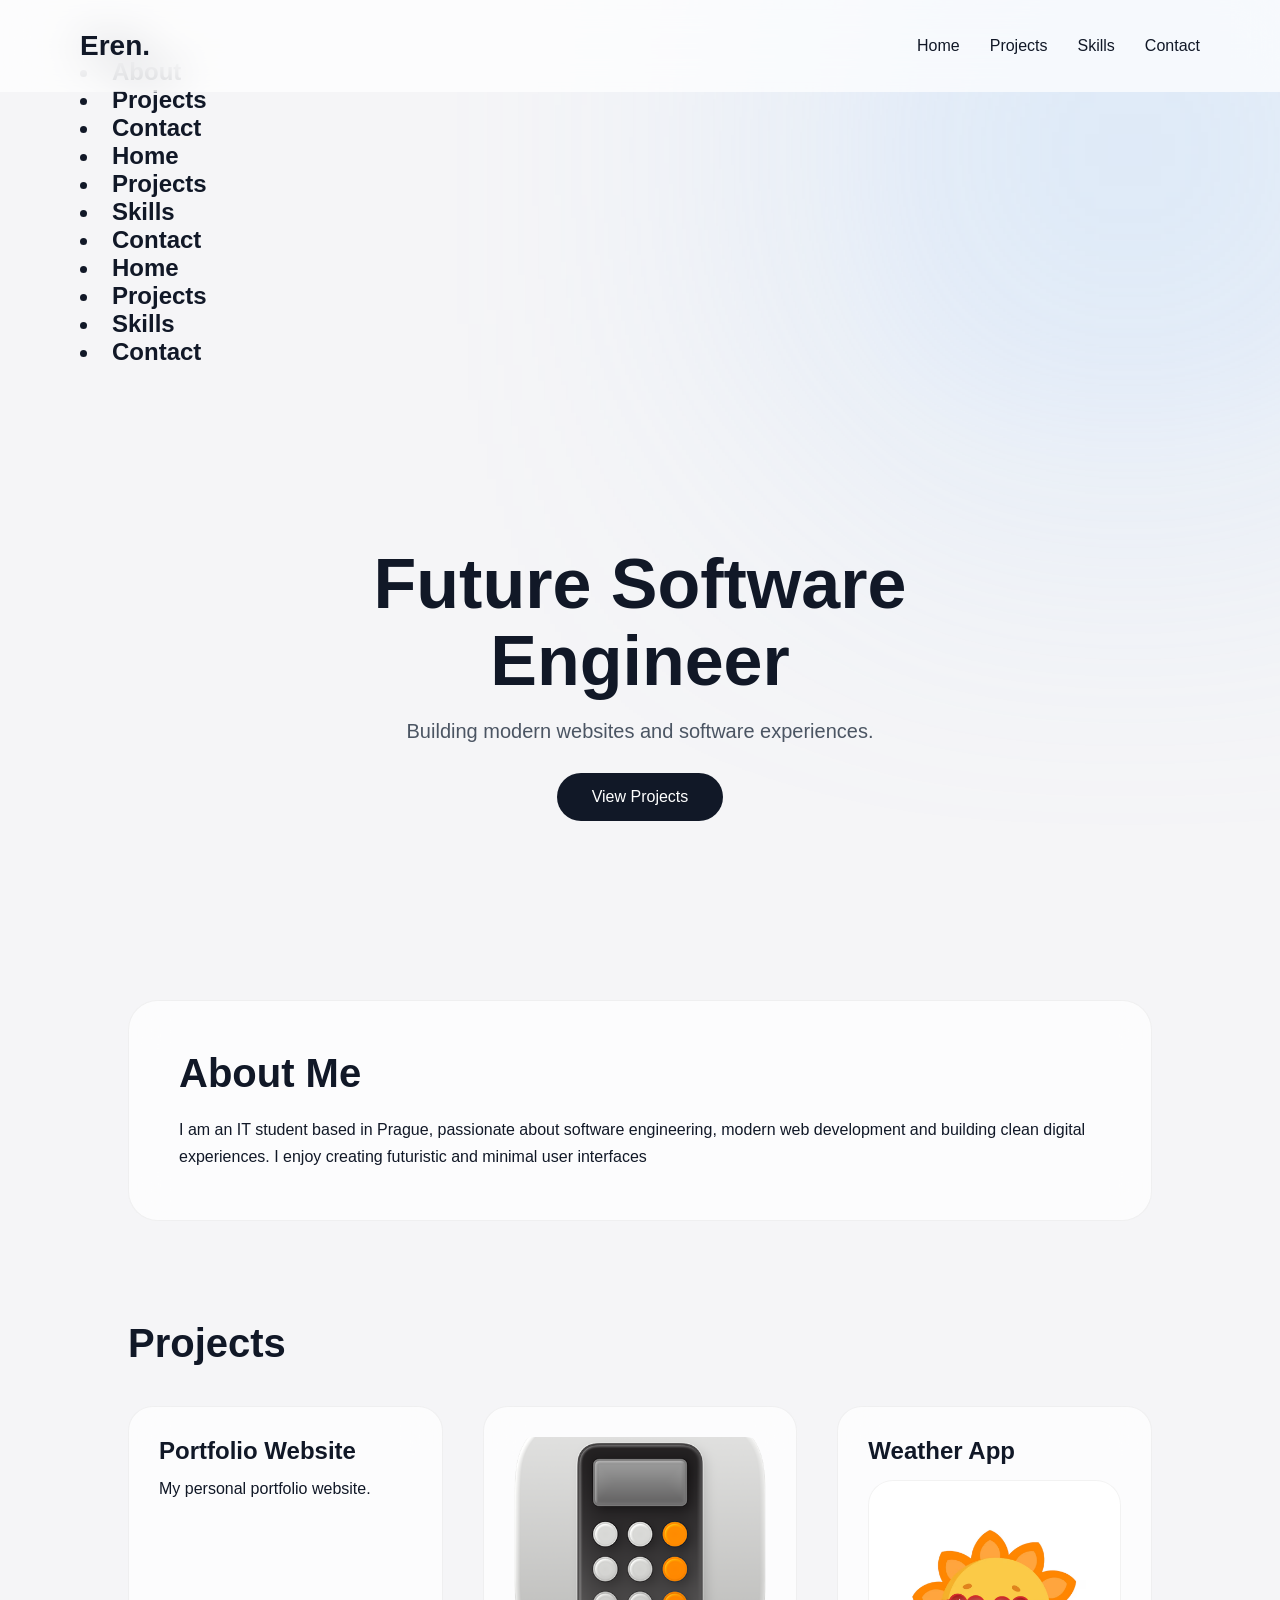
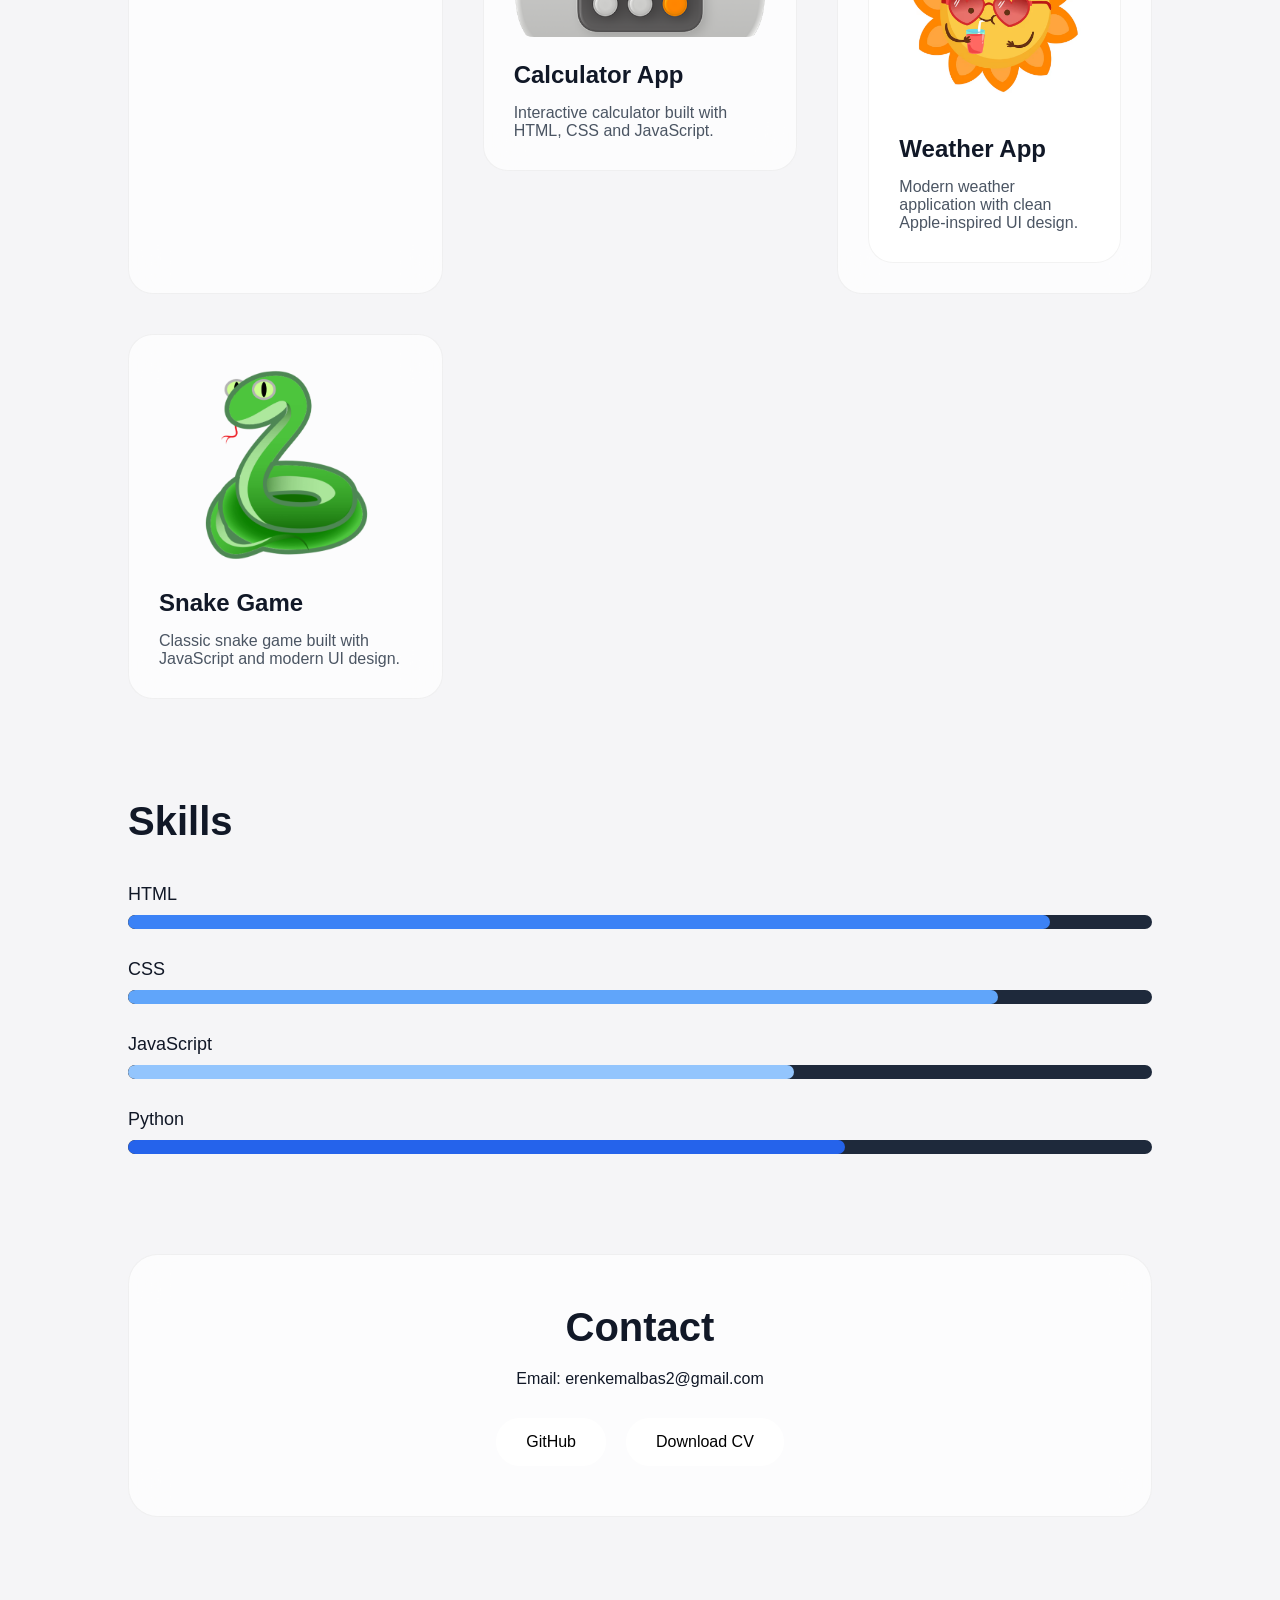
==== commit 06bdbef2: "final portfolio update" ====
--- a/index.html
+++ b/index.html
@@ -104,36 +104,36 @@
         <p>
             Modern weather application with clean
             Apple-inspired UI design.
-
-        </p>
-<a href="./snake.html" class="project-link">
-
-    <div class="card glass">
-
-        <img src="snake.jpg" alt="Snake Game">
-
-        <h3>Snake Game</h3>
-
-        <p>
-            Classic snake game built with JavaScript
-            and modern UI design.
         </p>
 
     </div>
 
 </a>
-    </div>
+      </div> <a href="./snake.html" class="project-link">
 
-</a>
-      </div>
+        <div class="card glass">
+
+            <img src="snake.png" alt="Snake Game">
+
+            <h3>Snake Game</h3>
+
+            <p>
+                Classic snake game built with JavaScript
+                and modern UI design.
+            </p>
+
+        </div>
+
+    </a>
 
     </div>
 
   </section>
 
 </body>
-<div class="bg-circle one"></div>
-<div class="bg-circle two"></div>
+
+
+
 </html><section class="skills">
     <h2>Skills</h2>
 
--- a/style.css
+++ b/style.css
@@ -129,7 +129,7 @@
 .project-grid{
     display:grid;
     grid-template-columns:repeat(auto-fit,minmax(250px,1fr));
-    gap:30px;
+    gap:40px;
 }
 
 .card{
@@ -359,4 +359,4 @@
         transform:translateY(0px);
     }
 
-}+}
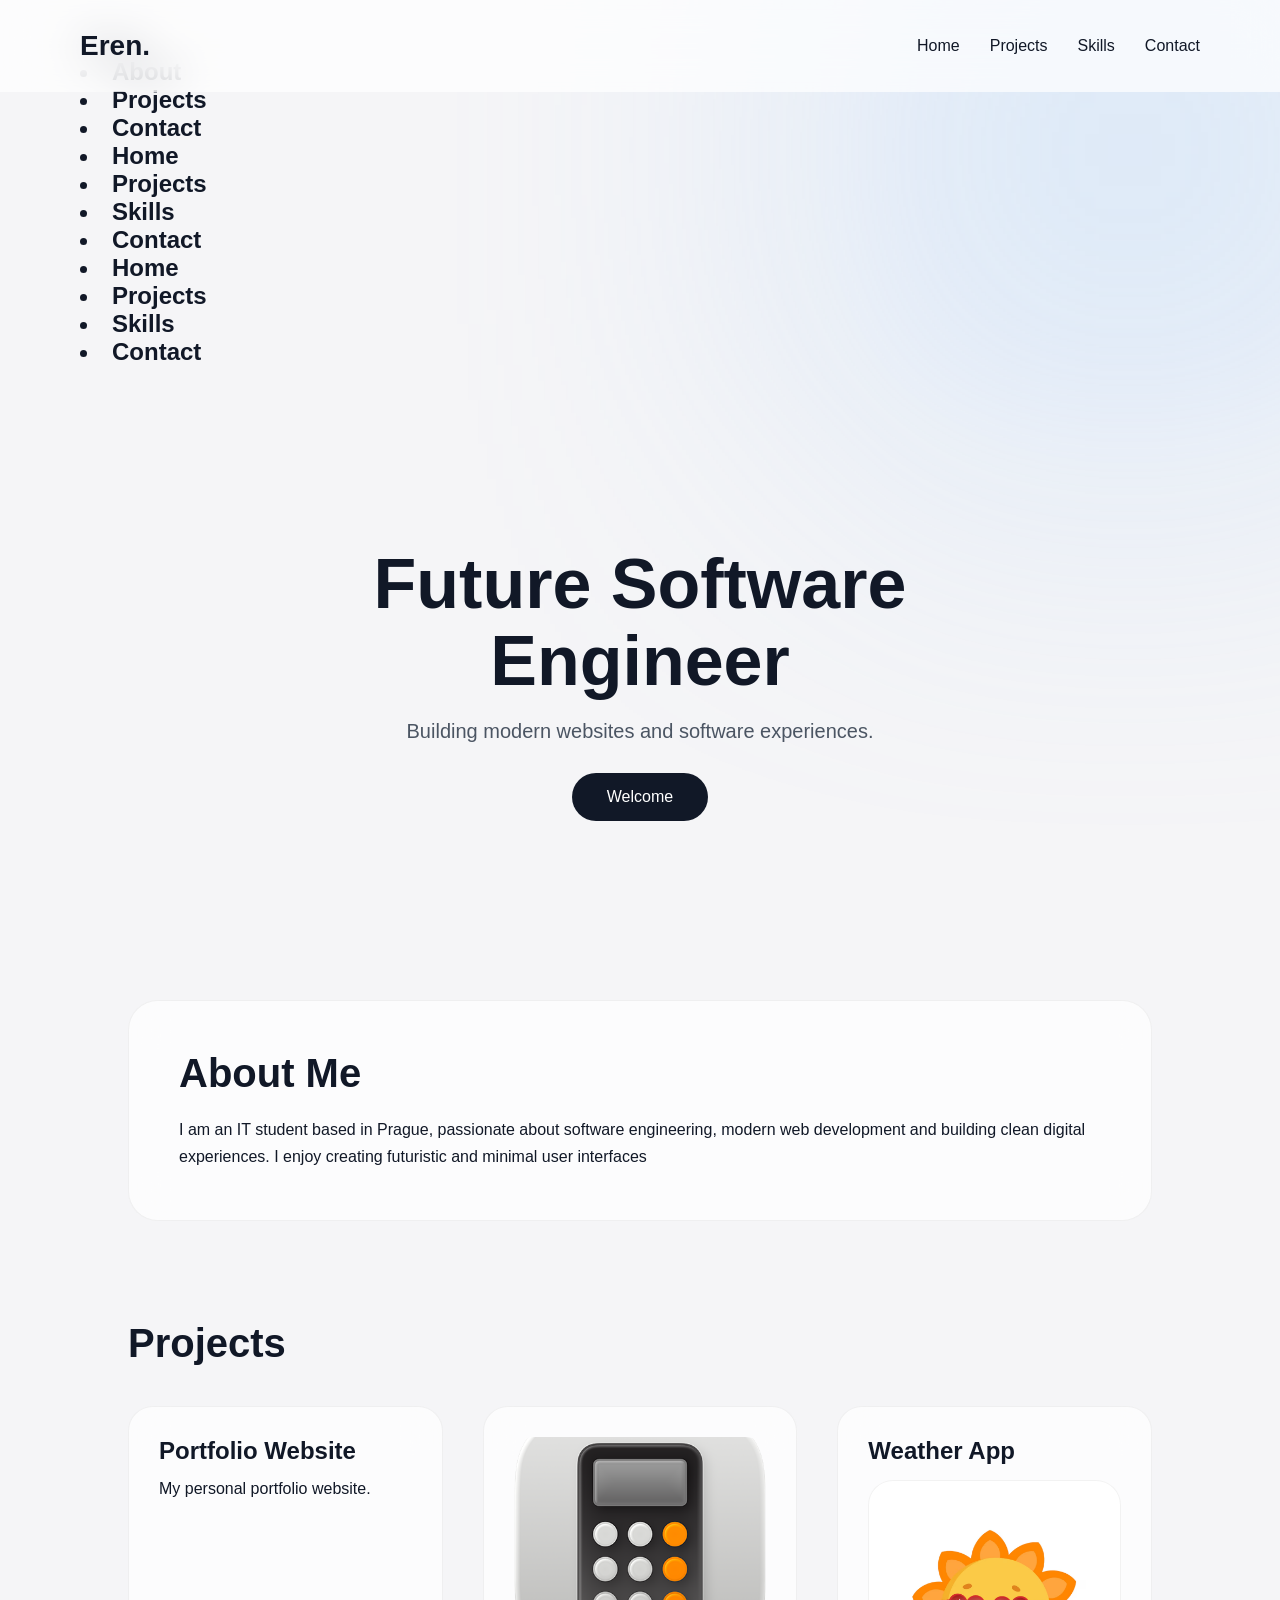
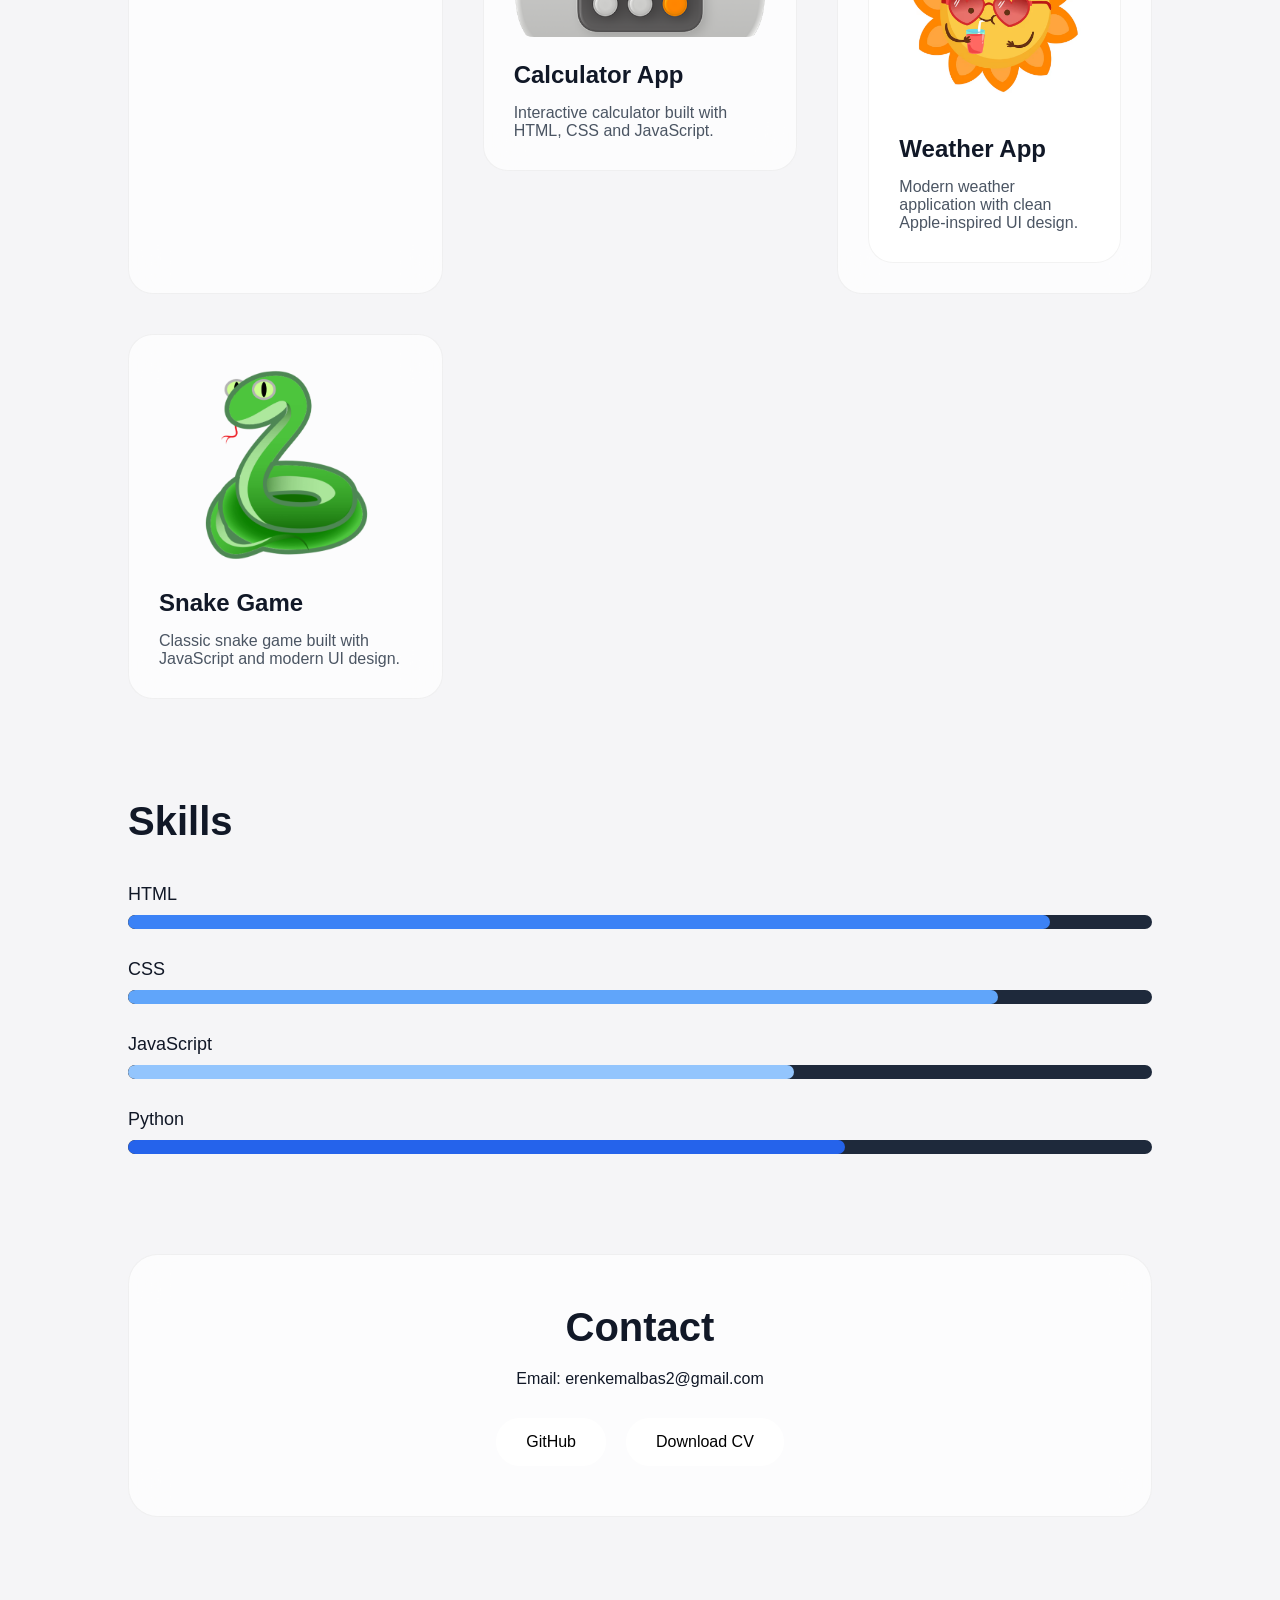
==== commit c0a77324: "update site" ====
--- a/index.html
+++ b/index.html
@@ -50,7 +50,7 @@
         Building modern websites and software experiences.
       </p>
 
-      <button>View Projects</button>
+      <button>Welcome</button>
     </div>
   </header>
 
